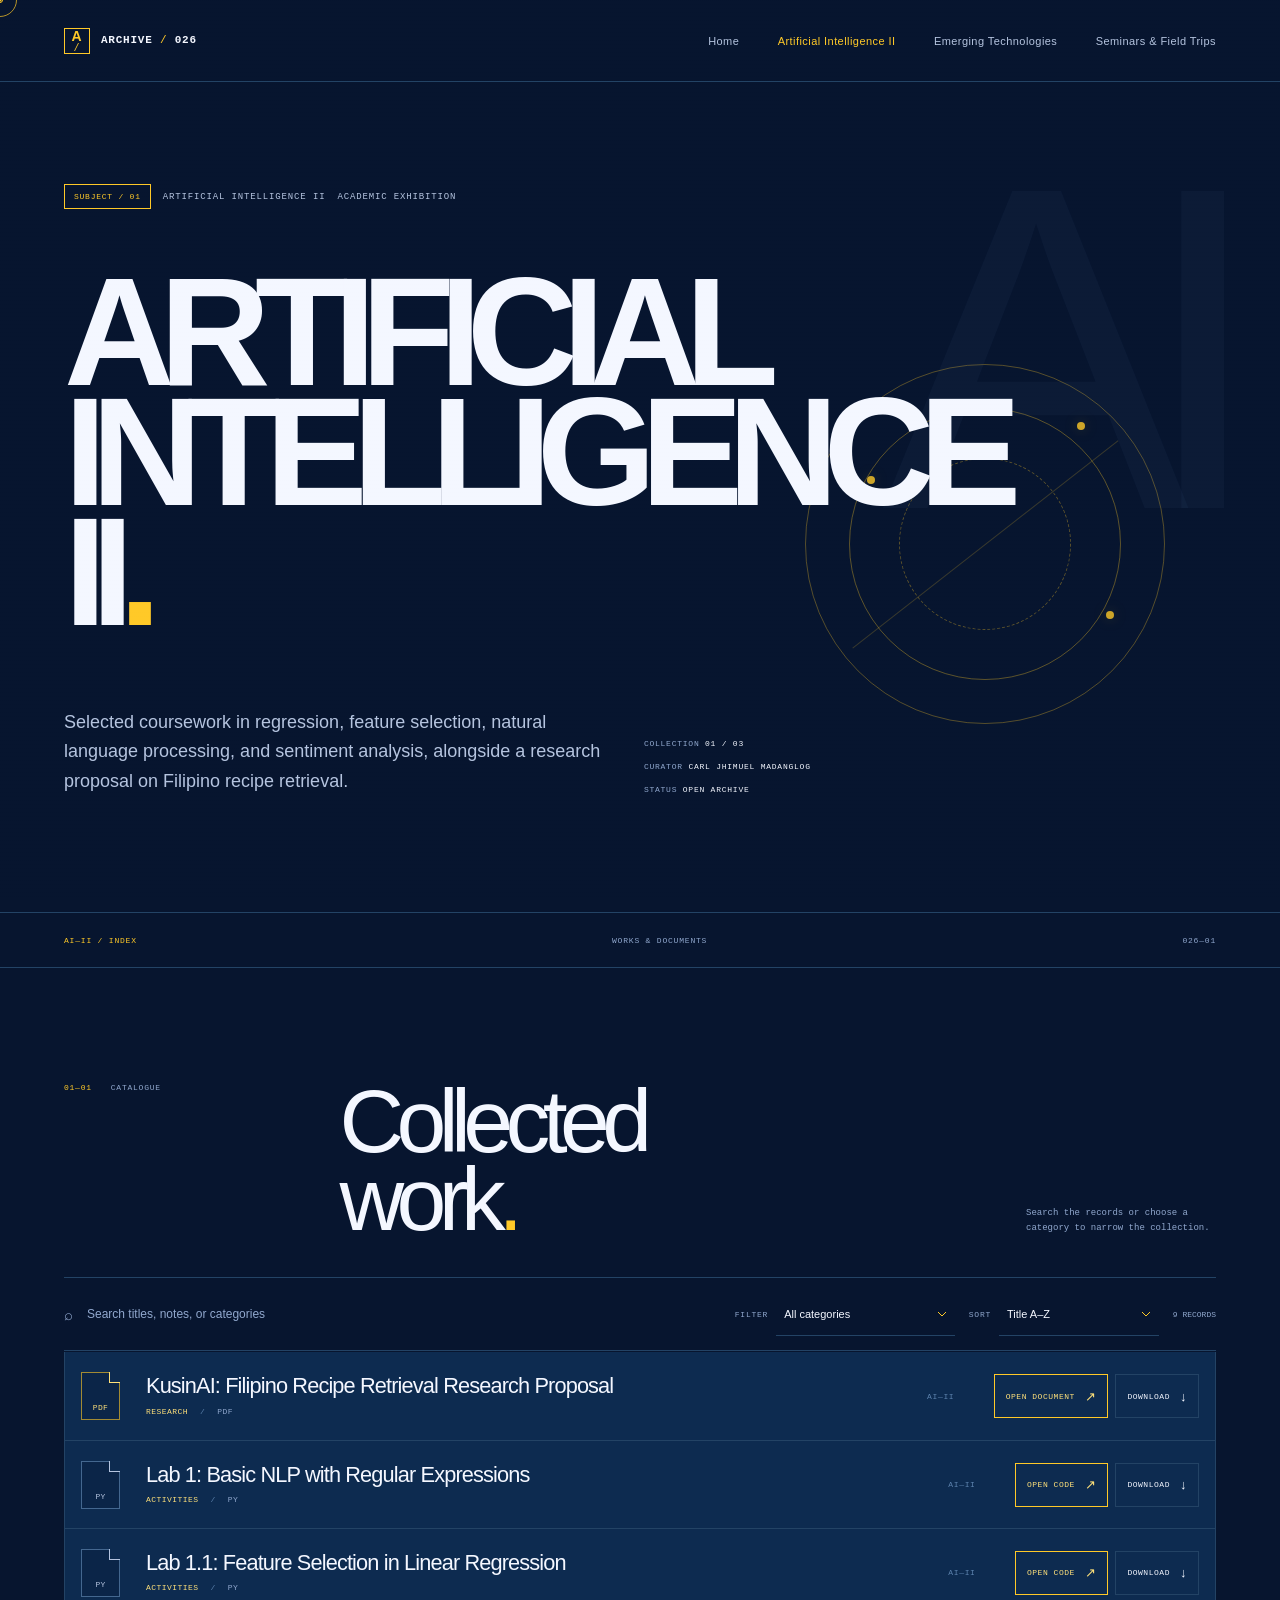
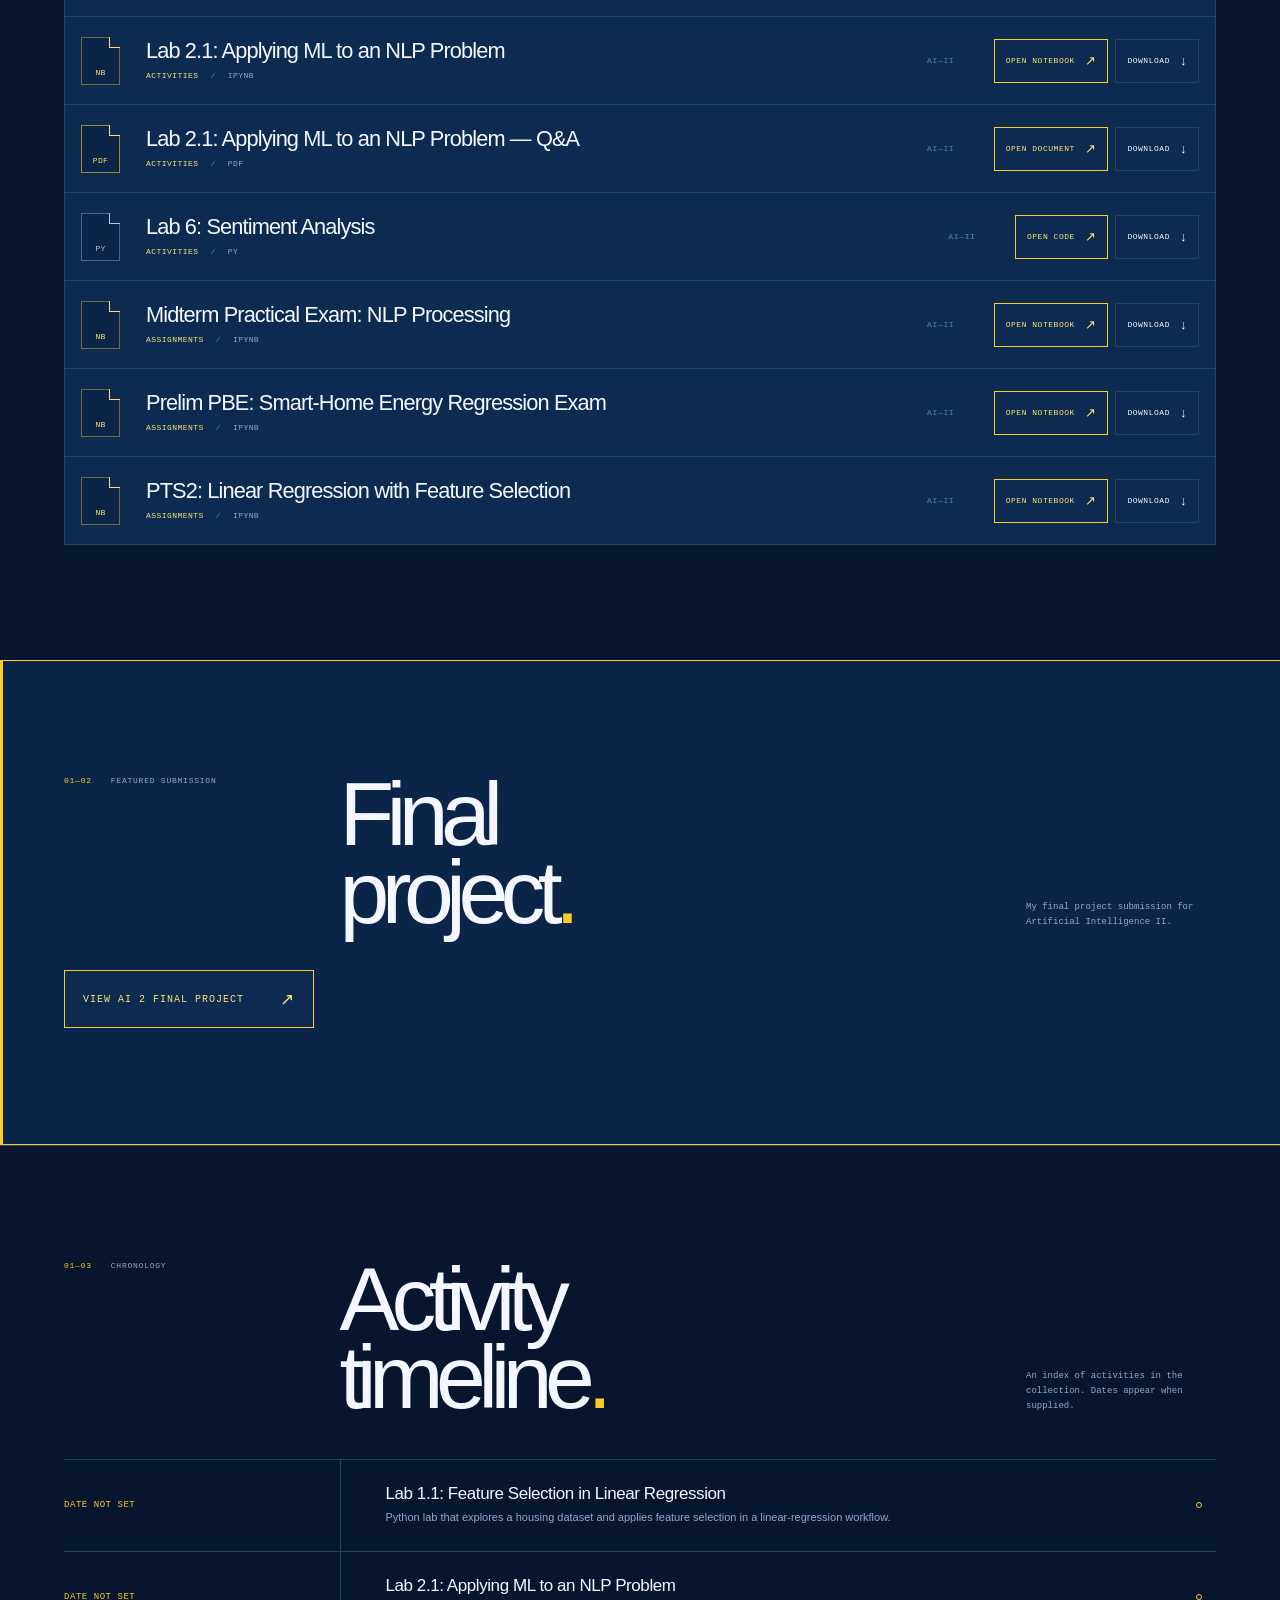
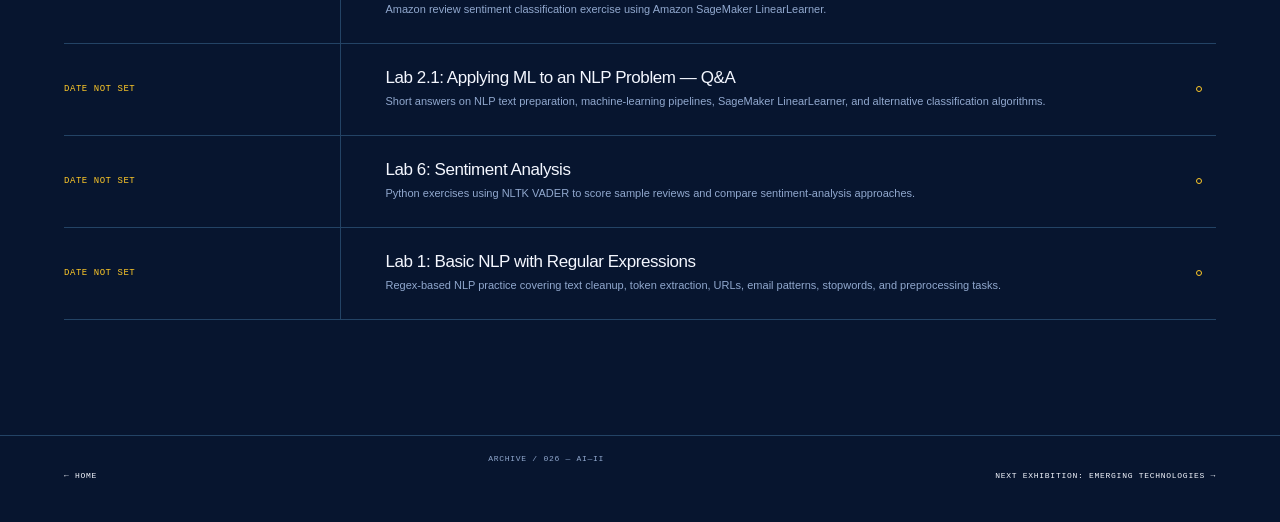
==== subjects/artificial-intelligence-ii/index.html @ 5746d324 "Update ARCHIVE 026 e-portfolio." ====
<!doctype html>
<html lang="en">
<head>
  <meta charset="utf-8">
  <meta name="viewport" content="width=device-width, initial-scale=1">
  <meta name="theme-color" content="#07152F">
  <meta name="description" content="The Artificial Intelligence II exhibition in ARCHIVE / 026, the academic archive of Carl Jhimuel Madanglog.">
  <title>Artificial Intelligence II — ARCHIVE / 026</title>
  <link rel="stylesheet" href="../../styles/archive.css">
  <script src="../../scripts/works.js" defer></script>
  <script src="../../scripts/archive.js" defer></script>
</head>
<body class="subject-page" data-subject="ai">
  <a class="skip-link" href="#main">Skip to content</a>
  <header class="site-header subject-header">
    <a class="brand" href="../../" aria-label="Archive 026 home"><span class="brand-mark">A<span>/</span></span><span>ARCHIVE <b>/</b> 026</span></a>
    <nav class="main-nav" id="main-nav" aria-label="Main navigation">
      <a href="../../">Home</a>
      <a href="../artificial-intelligence-ii/" aria-current="page">Artificial Intelligence II</a>
      <a href="../emerging-technologies/">Emerging Technologies</a>
      <a href="../seminars-field-trips/">Seminars &amp; Field Trips</a>
    </nav>
    <button class="menu-toggle" aria-expanded="false" aria-controls="main-nav" aria-label="Open navigation"><span></span><span></span></button>
  </header>
  <main id="main">
    <section class="subject-hero" data-mark="AI" aria-labelledby="subject-title">
      <div class="subject-mark ai-mark" aria-hidden="true"><i></i><b></b><em></em><span></span></div>
      <div class="subject-overline"><span class="subject-code">SUBJECT / 01</span><span>ARTIFICIAL INTELLIGENCE II</span><span>ACADEMIC EXHIBITION</span></div>
      <h1 class="subject-title" id="subject-title"><span>ARTIFICIAL</span><span class="title-secondary">INTELLIGENCE</span><span>II<span class="period">.</span></span></h1>
      <div class="subject-deck">
        <p>Selected coursework in regression, feature selection, natural language processing, and sentiment analysis, alongside a research proposal on Filipino recipe retrieval.</p>
        <div class="subject-metadata"><span>COLLECTION <strong>01 / 03</strong></span><span>CURATOR <strong>CARL JHIMUEL MADANGLOG</strong></span><span>STATUS <strong>OPEN ARCHIVE</strong></span></div>
      </div>
    </section>
    <div class="subject-rule"><span class="rule-left">AI—II / INDEX</span><span>WORKS &amp; DOCUMENTS</span><span>026—01</span></div>

    <section class="subject-section" aria-labelledby="works-heading">
      <div class="subject-section-head">
        <div class="section-index"><span>01—01</span><span>CATALOGUE</span></div>
        <h2 id="works-heading">Collected<br>work<span class="period">.</span></h2>
        <p>Search the records or choose a category to narrow the collection.</p>
      </div>
      <div class="work-controls">
        <label class="search-wrap" for="work-search"><span aria-hidden="true">⌕</span><span class="sr-only">Search academic works</span><input id="work-search" type="search" placeholder="Search titles, notes, or categories" autocomplete="off"></label>
        <label class="category-wrap" for="category-filter"><span class="filter-label">FILTER</span><select id="category-filter"><option value="all">All categories</option><option>Activities</option><option>Assignments</option><option>Projects</option><option>Research</option><option>Presentations</option><option>Other</option></select></label>
        <label class="sort-wrap" for="work-sort"><span class="filter-label">SORT</span><select id="work-sort"><option value="title-asc">Title A–Z</option><option value="date-desc">Newest first</option><option value="date-asc">Oldest first</option></select></label>
        <span class="result-count" id="result-count" aria-live="polite">0 RECORDS</span>
      </div>
      <div class="document-list" id="document-list" aria-live="polite"></div>
      <div class="empty-state" id="empty-state" data-empty="collection">
        <div class="empty-art" aria-hidden="true">AI</div>
        <div class="empty-copy"><span class="empty-code">CATALOGUE / 00</span><h3>No files in this collection yet.</h3><p>When academic files are added, they will appear here with searchable details and available reading options.</p><span class="form-hint">SEARCH &amp; CATEGORY FILTERS ARE READY</span></div>
      </div>
    </section>

    <section class="subject-section final-project-section" aria-labelledby="final-project-heading">
      <div class="subject-section-head">
        <div class="section-index"><span>01—02</span><span>FEATURED SUBMISSION</span></div>
        <h2 id="final-project-heading">Final<br>project<span class="period">.</span></h2>
        <p>My final project submission for Artificial Intelligence II.</p>
      </div>
      <a class="final-project-link" href="https://drive.google.com/drive/folders/1d4KUh-MssNyO8llEbsCdc1nxawv3Ww-D?usp=drive_link" target="_blank" rel="noopener noreferrer">VIEW AI 2 FINAL PROJECT <span aria-hidden="true">↗</span></a>
    </section>

    <section class="subject-section timeline-section" aria-labelledby="timeline-heading">
      <div class="subject-section-head">
        <div class="section-index"><span>01—03</span><span>CHRONOLOGY</span></div>
        <h2 id="timeline-heading">Activity<br>timeline<span class="period">.</span></h2>
        <p>An index of activities in the collection. Dates appear when supplied.</p>
      </div>
      <div class="timeline-list" id="timeline-list"><div class="timeline-empty">No activities have been added yet. New dated entries will be listed here.</div></div>
    </section>
  </main>
  <footer class="subject-end"><a href="../../">← HOME</a><span>ARCHIVE / 026 — AI—II</span><a href="../emerging-technologies/">NEXT EXHIBITION: EMERGING TECHNOLOGIES →</a></footer>
  <dialog class="pdf-dialog" id="pdf-dialog" aria-labelledby="pdf-dialog-title">
    <div class="pdf-viewer-shell">
      <div class="pdf-dialog-head"><h2 class="pdf-dialog-title" id="pdf-dialog-title">DOCUMENT PREVIEW</h2><a class="pdf-download" id="pdf-download" href="#" download hidden>DOWNLOAD ORIGINAL ↓</a><button class="pdf-dialog-close" type="button" aria-label="Close document preview">×</button></div>
      <div class="pdf-toolbar" role="toolbar" aria-label="Document reader controls">
        <div class="pdf-tool-group pdf-page-controls"><button id="pdf-previous" type="button" aria-label="Previous page" disabled>←</button><output id="pdf-page-count" aria-label="Current page and total pages" aria-live="polite">— / —</output><button id="pdf-next" type="button" aria-label="Next page" disabled>→</button></div>
        <div class="pdf-search-group" role="search" aria-label="Search document text"><label class="sr-only" for="pdf-search">Search this document</label><input id="pdf-search" type="search" placeholder="Search this PDF" autocomplete="off"><button id="pdf-search-run" type="button">FIND</button><button id="pdf-search-prev" type="button" aria-label="Previous search result" disabled>↑</button><button id="pdf-search-next" type="button" aria-label="Next search result" disabled>↓</button><output id="pdf-search-count" aria-live="polite">SEARCH TEXT</output></div>
        <div class="pdf-tool-group pdf-zoom-controls"><button id="pdf-zoom-out" type="button" aria-label="Zoom out" disabled>−</button><output id="pdf-zoom-level">100%</output><button id="pdf-zoom-in" type="button" aria-label="Zoom in" disabled>+</button><button id="pdf-fit-width" type="button" disabled>FIT WIDTH</button><button id="pdf-fullscreen" type="button">FULLSCREEN</button></div>
      </div>
      <div class="pdf-viewer-body" id="pdf-viewer-body">
        <p class="pdf-viewer-status" id="pdf-viewer-status" role="status">Choose a PDF to preview it here.</p>
        <div class="pdf-page-stack" id="pdf-page-stack" hidden></div>
        <img class="pdf-image-preview" id="pdf-image-preview" alt="" hidden>
        <div class="source-preview" id="source-preview" hidden aria-label="Source file preview"></div>
        <div class="pdf-viewer-error" id="pdf-viewer-error" role="alert" hidden><p id="pdf-error-message">This file could not be previewed.</p><a id="pdf-fallback-link" href="#" target="_blank" rel="noopener noreferrer">Open original file</a></div>
      </div>
    </div>
  </dialog>
  <div class="cursor-orb" aria-hidden="true"><span></span></div>
</body>
</html>
---- styles/archive.css ----
@charset "utf-8";
:root {
  color-scheme: dark;
  --bg: #07152F;
  --bg-rgb: 7, 21, 47;
  --surface: #0B2548;
  --panel: #0D2B50;
  --panel-raised: #123B82;
  --paper: #F4F7FF;
  --paper-rgb: 244, 247, 255;
  --gold: #FFC928;
  --gold-rgb: 255, 201, 40;
  --gold-highlight: #FFE17A;
  --muted: #B5C4DF;
  --muted-rgb: 181, 196, 223;
  --quiet: #91A8CE;
  --steel: #5D83AE;
  --steel-rgb: 93, 131, 174;
  --blue-rgb: 6, 71, 255;
  --line: #234365;
  --line-soft: rgba(var(--paper-rgb), .13);
  --blue: #0647FF;
  --sans: "Helvetica Neue", Helvetica, Arial, sans-serif;
  --mono: "SFMono-Regular", Consolas, "Liberation Mono", monospace;
  --gutter: clamp(20px, 5vw, 78px);
  --measure: 1440px;
  font-family: var(--sans);
  background: var(--bg);
  color: var(--paper);
  scroll-behavior: smooth;
  scrollbar-color: var(--line) var(--bg);
}
* { box-sizing: border-box; }
html { min-width: 320px; background: var(--bg); }
body { margin: 0; min-width: 320px; background: var(--bg); color: var(--paper); font-family: var(--sans); -webkit-font-smoothing: antialiased; }
body::before { content: ""; position: fixed; z-index: 20; inset: 0; pointer-events: none; opacity: .11; background: repeating-linear-gradient(0deg, transparent 0 3px, rgba(var(--steel-rgb),.035) 3px 4px); }
a { color: inherit; text-decoration: none; }
button, input, select { font: inherit; }
button, a, input, select { -webkit-tap-highlight-color: transparent; }
button:focus-visible, a:focus-visible, input:focus-visible, select:focus-visible, summary:focus-visible { outline: 2px solid var(--gold); outline-offset: 5px; }
::selection { color: var(--bg); background: var(--gold); }
.skip-link { position: fixed; z-index: 100; top: 8px; left: 8px; padding: 12px 16px; background: var(--gold); color: var(--bg); transform: translateY(-150%); }
.skip-link:focus { transform: translateY(0); }
.sr-only { position: absolute; width: 1px; height: 1px; padding: 0; margin: -1px; overflow: hidden; clip: rect(0,0,0,0); white-space: nowrap; border: 0; }
.page-grain { position: fixed; inset: 0; pointer-events: none; z-index: 19; opacity: .035; background-image: url("data:image/svg+xml,%3Csvg viewBox='0 0 180 180' xmlns='http://www.w3.org/2000/svg'%3E%3Cfilter id='n'%3E%3CfeTurbulence type='fractalNoise' baseFrequency='.88' numOctaves='3' stitchTiles='stitch'/%3E%3C/filter%3E%3Crect width='100%25' height='100%25' filter='url(%23n)' opacity='.32'/%3E%3C/svg%3E"); }
.site-header, .site-footer { width: min(100%, var(--measure)); margin-inline: auto; padding-inline: var(--gutter); }
.site-header { min-height: 82px; display: flex; align-items: center; justify-content: space-between; border-bottom: 1px solid var(--line); position: relative; z-index: 30; }
.brand { display: inline-flex; align-items: center; gap: 11px; font: 700 11px/1 var(--mono); letter-spacing: .07em; white-space: nowrap; }
.brand > span:last-child b { color: var(--gold); font-weight: 400; }
.brand-mark { display: grid; place-items: center; width: 26px; height: 26px; border: 1px solid var(--gold); color: var(--gold); font: 600 14px/1 var(--sans); }
.brand-mark span { font: 10px var(--mono); }
.main-nav { display: flex; align-items: center; gap: clamp(18px, 3vw, 44px); }
.main-nav a { min-height: 44px; display: inline-flex; align-items: center; gap: 8px; color: var(--muted); font-size: 11px; letter-spacing: .04em; transition: color .2s ease; }
.main-nav a:hover, .main-nav a[aria-current="page"] { color: var(--paper); }
.main-nav a span { color: var(--gold); font: 9px var(--mono); }
.menu-toggle { display: none; }
.home-hero { width: min(100%, var(--measure)); min-height: min(800px, calc(100svh - 82px)); margin-inline: auto; padding: clamp(42px, 8vh, 90px) var(--gutter) 68px; display: grid; grid-template-columns: minmax(0, 1.16fr) minmax(330px, .84fr); align-items: center; position: relative; overflow: hidden; }
.hero-copy { position: relative; z-index: 2; padding-block: 12px; }
.eyebrow, .section-index, .meta-key, .portal-topline, .portal-kicker, .portal-enter, .art-label, .art-coordinate, .scroll-cue, .graphic-readout, .closing-band, .site-footer > span, .back-top, .subject-overline, .subject-code, .subject-metadata, .collection-label, .timeline-kicker, .subject-number, .filter-label, .empty-code, .form-hint { font-family: var(--mono); text-transform: uppercase; letter-spacing: .095em; }
.eyebrow { margin: 0 0 clamp(30px, 5vw, 58px); color: var(--muted); font-size: 10px; display: flex; align-items: center; gap: 11px; }
.status-dot { display: inline-block; width: 6px; height: 6px; border-radius: 50%; background: var(--gold); box-shadow: 0 0 12px rgba(var(--gold-rgb),.25); }
.eyebrow-index { margin-left: 10px; padding-left: 13px; border-left: 1px solid var(--line); color: var(--quiet); }
.hero-title { margin: 0; font-size: clamp(58px, 9.2vw, 142px); line-height: .84; font-weight: 600; letter-spacing: -.092em; }
.hero-title > span { display: block; width: max-content; max-width: 100%; white-space: nowrap; animation: title-in .8s both cubic-bezier(.2,.8,.2,1); }
.hero-title > span:nth-child(2) { animation-delay: .1s; }
.hero-title > span:nth-child(3) { animation-delay: .2s; }
.period { color: var(--gold); }
.hero-caption { display: flex; align-items: flex-start; gap: 16px; margin: clamp(36px, 5vh, 58px) 0 0 clamp(2px, .5vw, 10px); }
.caption-rule { width: 33px; height: 1px; margin-top: 8px; background: var(--gold); }
.hero-caption p { margin: 0; color: var(--muted); font: 12px/1.7 var(--mono); }
.hero-art { position: relative; width: min(100%, 545px); aspect-ratio: .94; justify-self: end; margin-right: 1%; border: 1px solid rgba(var(--steel-rgb),.25); background-image: linear-gradient(rgba(var(--steel-rgb),.15) 1px, transparent 1px), linear-gradient(90deg, rgba(var(--steel-rgb),.15) 1px, transparent 1px); background-size: 48px 48px; overflow: hidden; isolation: isolate; }
.hero-art::before, .hero-art::after { content: ""; position: absolute; z-index: -1; width: 16px; height: 16px; border-color: var(--gold); opacity: .7; }
.hero-art::before { top: -1px; left: -1px; border-top: 1px solid; border-left: 1px solid; }
.hero-art::after { right: -1px; bottom: -1px; border-right: 1px solid; border-bottom: 1px solid; }
.sculpture { position: absolute; inset: 4% 2%; width: 96%; height: 92%; overflow: visible; animation: sculpture-arrive 1.25s .1s both cubic-bezier(.2,.75,.2,1); }
.sculpture-orbit { stroke: rgba(var(--gold-rgb),.32); stroke-width: .75; stroke-dasharray: 3 6; transform-origin: 310px 330px; animation: orbit-turn 40s linear infinite; }
.sculpture-wire { stroke: rgba(var(--paper-rgb),.67); stroke-width: 1.15; }
.sculpture-fine { stroke: rgba(var(--gold-rgb),.24); stroke-width: .7; }
.sculpture-fine circle { fill: var(--gold); stroke: none; }
.sculpture-core { fill: rgba(var(--gold-rgb),.045); stroke: var(--gold); stroke-width: 1.3; animation: core-breathe 5s ease-in-out infinite; }
.sculpture-node { fill: var(--gold); filter: drop-shadow(0 0 7px rgba(var(--gold-rgb),.7)); }
.art-label { position: absolute; z-index: 1; left: 18px; right: 18px; color: var(--paper); font-size: 8px; }
.art-label span { color: var(--quiet); }
.art-label-top { top: 17px; display: flex; justify-content: space-between; }
.art-label-bottom { bottom: 17px; }
.art-cross { float: right; font-size: 15px; color: var(--gold) !important; }
.art-coordinate { position: absolute; color: var(--quiet); font-size: 7px; writing-mode: vertical-rl; }
.coordinate-a { top: 50%; left: 8px; transform: translateY(-50%) rotate(180deg); }
.coordinate-b { top: 50%; right: 8px; transform: translateY(-50%); }
.art-target { position: absolute; right: 22px; top: 55px; color: var(--gold); font-size: 16px; }
.scroll-cue { position: absolute; left: var(--gutter); bottom: 25px; display: flex; align-items: center; gap: 13px; color: var(--quiet); font-size: 8px; }
.scroll-cue i { color: var(--gold); font-size: 16px; font-style: normal; animation: nudge-down 1.5s ease-in-out infinite; }
.section-pad { width: min(100%, var(--measure)); margin-inline: auto; padding-inline: var(--gutter); }
.archive-meta { padding-top: 25px; padding-bottom: clamp(84px, 12vw, 170px); }
.section-index { display: flex; align-items: center; gap: 19px; color: var(--quiet); font-size: 8px; }
.section-index span:first-child { color: var(--gold); }
.meta-grid { margin-top: 26px; border-top: 1px solid var(--line); display: grid; grid-template-columns: 1fr 1.5fr 1.4fr .6fr; }
.meta-cell { min-height: 112px; display: flex; flex-direction: column; justify-content: space-between; padding: 17px 16px 15px 0; border-bottom: 1px solid var(--line); }
.meta-cell + .meta-cell { padding-left: 22px; border-left: 1px solid var(--line); }
.meta-key { color: var(--quiet); font-size: 8px; }
.meta-value { color: var(--paper); font-size: 12px; line-height: 1.35; letter-spacing: .035em; }
.meta-number { color: var(--gold); font: 32px/.9 var(--sans); letter-spacing: -.08em; }
.collections { padding-bottom: clamp(72px, 11vw, 150px); }
.section-heading { display: grid; grid-template-columns: 1fr minmax(180px, 1fr) minmax(170px, .65fr); gap: 28px; align-items: end; margin-bottom: 52px; }
.section-heading .section-index { align-self: start; }
.section-heading h2 { margin: 0; font-size: clamp(42px, 6vw, 80px); line-height: .93; font-weight: 500; letter-spacing: -.07em; }
.section-heading h2 span { color: var(--quiet); }
.heading-note { max-width: 180px; margin: 0 0 5px; justify-self: end; color: var(--muted); font: 10px/1.65 var(--mono); }
.portal-list { display: grid; grid-template-columns: 1fr 1fr; border-top: 1px solid var(--line); border-bottom: 1px solid var(--line); }
.portal { min-height: 495px; display: block; position: relative; isolation: isolate; padding: 18px clamp(20px, 3vw, 42px); overflow: hidden; background-color: var(--panel); transition: background-color .25s ease, box-shadow .25s ease; }
.portal + .portal { border-left: 1px solid var(--line); }
.portal:hover { background-color: var(--panel-raised); box-shadow: inset 0 0 0 1px rgba(var(--gold-rgb),.55); }
.portal-topline { display: flex; justify-content: space-between; gap: 15px; color: var(--quiet); font-size: 8px; }
.portal-copy { position: relative; z-index: 2; margin-top: 54px; }
.portal-kicker { margin: 0 0 14px; color: var(--quiet); font-size: 8px; }
.portal h3 { margin: 0; font-size: clamp(34px, 4.2vw, 63px); line-height: .91; letter-spacing: -.072em; font-weight: 550; }
.portal-ai h3 { color: var(--paper); }
.portal-ai h3 em { color: var(--gold); font-size: .72em; font-weight: 400; font-style: normal; }
.portal-enter { display: inline-flex; min-height: 44px; gap: 14px; align-items: center; margin-top: 24px; color: var(--gold); font-size: 8px; }
.portal-enter b { display: inline-grid; place-items: center; width: 23px; height: 23px; border: 1px solid rgba(var(--gold-rgb),.55); border-radius: 50%; font: 12px var(--sans); transition: transform .2s ease, color .2s ease, background .2s ease; }
.portal:hover .portal-enter b { transform: translate(3px,-2px); color: var(--bg); background: var(--gold); }
.portal-index { position: absolute; right: 20px; bottom: 14px; z-index: 2; color: rgba(var(--muted-rgb),.25); font: 10px var(--mono); }
.portal-graphic { position: absolute; z-index: 0; right: 5%; bottom: -3%; width: 57%; height: 67%; opacity: .84; transition: transform .5s cubic-bezier(.2,.8,.2,1), opacity .4s ease; }
.portal:hover .portal-graphic { transform: translate(-5px,-5px) scale(1.035); opacity: 1; filter: drop-shadow(0 0 18px rgba(var(--blue-rgb),.22)); }
.ai-graphic svg { width: 100%; height: 100%; overflow: visible; }
.ai-graph-lines { stroke: rgba(var(--gold-rgb),.54); stroke-width: 1; }
.ai-graph-nodes { fill: var(--gold); }
.ai-orbit { stroke: rgba(var(--blue-rgb),.72); stroke-width: .7; stroke-dasharray: 3 7; transform-origin: 189px 164px; animation: orbit-turn 36s linear infinite; }
.graphic-readout { position: absolute; right: 0; bottom: 4px; color: var(--quiet); font-size: 7px; }
.emerging-graphic { width: 50%; height: 74%; right: 8%; bottom: -5%; overflow: hidden; border-left: 1px solid rgba(var(--steel-rgb),.42); border-bottom: 1px solid rgba(var(--steel-rgb),.42); }
.tech-grid { position: absolute; inset: 0; background-image: linear-gradient(rgba(var(--steel-rgb),.23) 1px, transparent 1px), linear-gradient(90deg, rgba(var(--steel-rgb),.23) 1px, transparent 1px); background-size: 24px 24px; mask-image: linear-gradient(140deg, #000, transparent 82%); }
.tech-ring { position: absolute; top: 49%; left: 53%; aspect-ratio: 1; border: 1px solid rgba(var(--muted-rgb),.48); border-radius: 50%; transform: translate(-50%,-50%); }
.ring-a { width: 48%; border-style: dashed; border-color: var(--gold); animation: orbit-turn 50s linear infinite; }
.ring-b { width: 74%; border-color: rgba(var(--steel-rgb),.5); }
.ring-c { width: 102%; border-color: rgba(var(--steel-rgb),.36); border-style: dashed; }
.tech-axis { position: absolute; left: 53%; top: 0; width: 1px; height: 100%; background: var(--blue); opacity: .58; transform: rotate(35deg); transform-origin: center; }
.tech-core { position: absolute; top: 49%; left: 53%; transform: translate(-50%,-50%); width: 68px; height: 68px; display: grid; place-content: center; border: 1px solid var(--gold); background: var(--bg); color: var(--gold); text-align: center; font: 12px/1.1 var(--mono); }
.tech-core small { color: var(--quiet); font-size: 8px; }
.tech-label { position: absolute; color: var(--muted); font: 7px var(--mono); letter-spacing: .08em; }
.label-a { left: 12px; top: 42%; }
.label-b { right: 9px; top: 10px; color: var(--gold); }
.tech-coord { position: absolute; left: 12px; bottom: 9px; color: var(--quiet); font: 7px/1.7 var(--mono); }
.closing-band { min-height: 54px; border-top: 1px solid var(--line); border-bottom: 1px solid var(--line); display: flex; justify-content: space-between; align-items: center; padding: 0 var(--gutter); color: var(--quiet); font-size: 8px; }
.closing-band b { color: var(--gold); font-size: 13px; font-weight: 400; }
.site-footer { min-height: 100px; display: flex; justify-content: space-between; align-items: center; gap: 20px; }
.site-footer > span, .back-top { color: var(--quiet); font-size: 8px; }
.back-top { min-height: 44px; display: inline-flex; align-items: center; transition: color .2s; }
.back-top:hover { color: var(--gold); }
.cursor-orb { position: fixed; z-index: 100; top: 0; left: 0; width: 32px; height: 32px; pointer-events: none; opacity: 0; transform: translate(-50%,-50%); transition: opacity .18s; }
body.has-pointer .cursor-orb { opacity: 1; }
.cursor-orb::before, .cursor-orb::after, .cursor-orb span { content: ""; position: absolute; left: 50%; top: 50%; transform: translate(-50%,-50%); border-radius: 50%; }
.cursor-orb::before { width: 100%; height: 100%; border: 1px solid rgba(var(--gold-rgb),.7); transition: width .18s,height .18s,background .18s; }
.cursor-orb::after { width: 3px; height: 3px; background: var(--gold); }
.cursor-orb span { width: 6px; height: 6px; border: 1px solid var(--gold); }
body.pointer-over-link .cursor-orb::before { width: 23px; height: 23px; background: rgba(var(--gold-rgb),.12); }
.reveal { opacity: 1; transform: none; }
.js-ready .reveal { opacity: 0; transform: translateY(18px); transition: opacity .7s ease, transform .7s cubic-bezier(.2,.8,.2,1); }
.js-ready .reveal.is-visible { opacity: 1; transform: translateY(0); }
@keyframes title-in { from { opacity: 0; transform: translateY(22px); } to { opacity: 1; transform: translateY(0); } }
@keyframes sculpture-arrive { from { opacity: 0; transform: scale(.94) rotate(-3deg); } to { opacity: 1; transform: scale(1) rotate(0); } }
@keyframes orbit-turn { to { transform: rotate(360deg); } }
@keyframes core-breathe { 0%,100% { fill: rgba(var(--gold-rgb),.03); } 50% { fill: rgba(var(--gold-rgb),.13); } }
@keyframes nudge-down { 0%,100% { transform: translateY(-2px); } 50% { transform: translateY(3px); } }

/* Direct-to-subject home */
.home-page { min-height: 100vh; min-height: 100svh; display: flex; flex-direction: column; }
.home-page .site-header { width: 100%; min-height: 70px; border-bottom: 0; }
.home-header-note { color: var(--quiet); font: 8px var(--mono); letter-spacing: .1em; }
.home-header-note i { padding-inline: 5px; color: var(--gold); font-style: normal; }
.home-main { flex: 1; display: grid; place-items: center; padding: 28px var(--gutter) 34px; }
.home-select { width: min(100%, 1290px); }
.home-heading { margin-bottom: clamp(24px, 4vh, 42px); }
.home-heading .eyebrow { margin-bottom: 17px; font-size: 8px; }
.home-heading h1 { margin: 0; font-size: clamp(42px, 5.6vw, 70px); line-height: .95; font-weight: 500; letter-spacing: -.075em; }
.home-heading h1 .heading-secondary { color: var(--paper); }
.home-heading h1 .period { color: var(--gold); }
.collection-list { border-top: 1px solid var(--line); }
.collection-row { min-height: 110px; padding: 15px 10px 15px 4px; display: grid; grid-template-columns: 48px minmax(0,1fr) 42px; align-items: center; gap: clamp(16px, 2.7vw, 38px); border-bottom: 1px solid var(--line); transition: background-color .2s ease, padding .2s ease; }
.collection-row:hover { padding-left: 13px; background: rgba(13,43,80,.46); }
.collection-number { color: var(--gold); font: 10px var(--mono); letter-spacing: .09em; }
.collection-copy { min-width: 0; display: grid; grid-template-columns: minmax(0,1.1fr) minmax(220px,.78fr); align-items: center; gap: 20px clamp(20px,3vw,42px); }
.collection-copy h2 { margin: 0; color: var(--paper); font-size: clamp(24px, 3vw, 38px); line-height: 1; font-weight: 500; letter-spacing: -.065em; }
.collection-copy p { max-width: 430px; margin: 0; color: var(--muted); font-size: 12px; line-height: 1.65; }
.collection-arrow { width: 38px; height: 38px; justify-self: end; display: grid; place-items: center; border: 1px solid var(--line); color: var(--muted); font: 17px var(--sans); transition: transform .2s ease, border-color .2s ease, color .2s ease, background-color .2s ease; }
.collection-row:hover .collection-arrow, .collection-row:focus-visible .collection-arrow { transform: translateX(4px); border-color: var(--gold); background: rgba(var(--gold-rgb),.06); color: var(--gold-highlight); }
.collection-row:focus-visible { outline-offset: -3px; }
.collection-detail { display: none; grid-template-columns: minmax(0,.8fr) minmax(0,1fr); align-items: start; gap: 14px 28px; margin-top: clamp(28px,5vh,48px); padding: 22px 0 8px; border-top: 1px solid var(--line); }
.collection-detail:target { display: grid; }
.collection-detail:focus { outline: 2px solid var(--gold); outline-offset: 5px; }
.collection-detail-index { grid-column: 1/-1; color: var(--gold); font: 8px var(--mono); letter-spacing: .1em; }
.collection-detail h2 { margin: 0; color: var(--paper); font-size: clamp(24px,3vw,38px); line-height: 1; font-weight: 500; letter-spacing: -.065em; }
.collection-detail p { max-width: 430px; margin: 0; color: var(--muted); font-size: 12px; line-height: 1.65; }
.home-footer { width: min(100%, 1440px); min-height: 50px; margin-inline: auto; padding: 0 var(--gutter); display: flex; align-items: center; justify-content: space-between; border-top: 1px solid var(--line); color: var(--quiet); font: 8px var(--mono); letter-spacing: .09em; }

/* Subject exhibitions */
.subject-page { --subject-accent: var(--gold); }
.subject-page[data-subject="emerging"] { --subject-accent: var(--gold-highlight); }
.subject-page .main-nav a[aria-current="page"] { color: var(--subject-accent); }
.subject-header { border-bottom-color: var(--line); }
.subject-header .brand-mark { border-color: var(--subject-accent); color: var(--subject-accent); }
.subject-hero { width: min(100%, var(--measure)); margin: 0 auto; padding: clamp(45px, 8vw, 112px) var(--gutter) clamp(56px, 9vw, 125px); position: relative; overflow: hidden; }
.subject-hero::after { content: attr(data-mark); position: absolute; top: 10%; right: var(--gutter); color: rgba(var(--steel-rgb),.055); font: 500 clamp(200px, 36vw, 510px)/.8 var(--sans); letter-spacing: -.11em; pointer-events: none; }
.subject-overline { position: relative; z-index: 1; display: flex; flex-wrap: wrap; gap: 12px; align-items: center; color: var(--muted); font-size: 9px; }
.subject-code { padding: 7px 9px; border: 1px solid var(--subject-accent); color: var(--subject-accent); font-size: 8px; }
.subject-title { position: relative; z-index: 1; margin: clamp(30px, 5vw, 65px) 0 0; max-width: 1200px; font-size: clamp(63px, 12vw, 174px); line-height: .78; font-weight: 550; letter-spacing: -.1em; }
.subject-title > span { display: block; }
.subject-title .title-secondary { color: var(--paper); }
.subject-deck { position: relative; z-index: 1; max-width: 810px; display: grid; grid-template-columns: 1fr minmax(190px, .42fr); gap: 32px; align-items: end; margin-top: clamp(35px, 6vw, 75px); }
.subject-deck p { max-width: 560px; margin: 0; color: var(--muted); font-size: clamp(14px, 1.5vw, 18px); line-height: 1.65; }
.subject-metadata { display: flex; flex-direction: column; gap: 10px; color: var(--quiet); font-size: 8px; line-height: 1.6; }
.subject-metadata strong { color: var(--paper); font-weight: 400; }
.subject-mark { position: absolute; z-index: 0; right: 9%; top: 34%; width: 30vw; height: 30vw; max-width: 360px; max-height: 360px; pointer-events: none; opacity: .8; }
.ai-mark { border: 1px solid rgba(var(--gold-rgb),.4); border-radius: 50%; }
.ai-mark::before, .ai-mark::after { content: ""; position: absolute; border: 1px solid rgba(var(--gold-rgb),.43); inset: 12%; border-radius: 50%; }
.ai-mark::after { inset: 26%; border-style: dashed; animation: orbit-turn 42s linear infinite; }
.ai-mark i, .ai-mark b, .ai-mark em { position: absolute; display: block; width: 8px; height: 8px; background: var(--gold); border-radius: 50%; box-shadow: 0 0 14px rgba(var(--gold-rgb),.25); }
.ai-mark i { left: 17%; top: 31%; }.ai-mark b { right: 22%; top: 16%; }.ai-mark em { right: 14%; bottom: 29%; }
.ai-mark span { position: absolute; top: 50%; left: 3%; width: 94%; height: 1px; background: rgba(var(--gold-rgb),.25); transform: rotate(-38deg); }
.et-mark { opacity: .82; border: 1px solid var(--steel); background-image: linear-gradient(rgba(var(--steel-rgb),.27) 1px, transparent 1px),linear-gradient(90deg,rgba(var(--steel-rgb),.27) 1px,transparent 1px); background-size: 24px 24px; transform: rotate(15deg); }
.et-mark::before, .et-mark::after { content: ""; position: absolute; border: 1px solid rgba(var(--steel-rgb),.62); border-radius: 50%; width: 66%; aspect-ratio: 1; left: 16%; top: 17%; }
.et-mark::after { width: 39%; left: 29%; top: 30%; border-style: dashed; border-color: var(--gold-highlight); }
.et-mark span { position: absolute; z-index: 1; top: 46%; left: 45%; width: 10px; height: 10px; background: var(--paper); }
.seminars-mark { border: 1px solid rgba(var(--steel-rgb),.62); background-image: linear-gradient(rgba(var(--steel-rgb),.16) 1px, transparent 1px),linear-gradient(90deg,rgba(var(--steel-rgb),.16) 1px,transparent 1px); background-size: 28px 28px; transform: rotate(-8deg); }
.seminars-mark::before { content: ""; position: absolute; inset: 18%; border-left: 1px solid rgba(var(--gold-rgb),.55); border-bottom: 1px solid rgba(var(--gold-rgb),.55); transform: rotate(-25deg) skew(12deg); }
.seminars-mark::after { content: ""; position: absolute; top: 28%; left: 28%; width: 44%; aspect-ratio: 1; border: 1px dashed rgba(var(--gold-rgb),.58); transform: rotate(45deg); }
.seminars-mark span, .seminars-mark i, .seminars-mark b { position: absolute; z-index: 1; width: 8px; height: 8px; border: 1px solid var(--gold-highlight); border-radius: 50%; background: var(--bg); }
.seminars-mark span { top: 23%; left: 18%; }.seminars-mark i { top: 45%; left: 49%; }.seminars-mark b { right: 17%; bottom: 19%; }
.subject-rule { border-top: 1px solid var(--line); border-bottom: 1px solid var(--line); width: min(100%, var(--measure)); margin-inline: auto; padding: 0 var(--gutter); min-height: 56px; display: flex; justify-content: space-between; align-items: center; gap: 14px; color: var(--quiet); font: 8px var(--mono); letter-spacing: .1em; text-transform: uppercase; }
.subject-rule .rule-left { color: var(--subject-accent); }
.subject-section { width: min(100%, var(--measure)); margin-inline: auto; padding: clamp(66px, 9vw, 125px) var(--gutter); }
.subject-section-head { display: grid; grid-template-columns: .7fr 1.7fr .7fr; gap: 28px; align-items: end; margin-bottom: 38px; }
.subject-section-head .section-index { align-self: start; }
.subject-section-head h2 { margin: 0; font-size: clamp(42px, 7vw, 93px); line-height: .87; font-weight: 500; letter-spacing: -.085em; }
.subject-section-head p { justify-self: end; max-width: 190px; margin: 0 0 3px; color: var(--quiet); font: 9px/1.65 var(--mono); }
.final-project-section { border-block: 1px solid var(--gold); background: var(--surface); box-shadow: inset 3px 0 0 var(--gold); }
.final-project-link { display: inline-flex; min-height: 58px; min-width: 240px; align-items: center; justify-content: space-between; gap: 36px; padding: 0 18px; border: 1px solid var(--gold); background: var(--panel); color: var(--gold-highlight); font: 10px var(--mono); letter-spacing: .1em; text-transform: uppercase; transition: color .2s ease, background-color .2s ease, border-color .2s ease; }
.final-project-link:hover { color: var(--bg); background: var(--gold); border-color: var(--gold-highlight); }
.final-project-link span { font: 17px var(--sans); }
.work-controls { border-top: 1px solid var(--line); border-bottom: 1px solid var(--line); padding: 14px 0; display: grid; grid-template-columns: minmax(0,1fr) minmax(160px,220px) minmax(150px,190px) auto; align-items: center; gap: 14px; }
.search-wrap { display: flex; align-items: center; gap: 12px; color: var(--quiet); }
.search-wrap span { font: 15px var(--sans); }
.search-wrap input, .category-wrap select { width: 100%; min-height: 44px; border: 0; border-bottom: 1px solid transparent; border-radius: 0; outline: 0; color: var(--paper); background: transparent; font: 12px var(--sans); }
.search-wrap input::placeholder { color: var(--quiet); opacity: 1; }
.search-wrap input:focus-visible, .category-wrap select:focus-visible { outline: 0; border-bottom-color: var(--subject-accent); }
.category-wrap { display: flex; align-items: center; gap: 8px; }
.sort-wrap { display: flex; align-items: center; gap: 8px; }
.filter-label { flex: none; color: var(--quiet); font-size: 8px; }
.category-wrap select, .sort-wrap select { min-width: 0; width: 100%; min-height: 44px; appearance: none; padding: 0 24px 0 8px; border: 0; border-bottom: 1px solid var(--line); border-radius: 0; outline: 0; color: var(--paper); background: url("data:image/svg+xml,%3Csvg xmlns='http://www.w3.org/2000/svg' width='12' height='12' viewBox='0 0 12 12'%3E%3Cpath d='m2 4 4 4 4-4' fill='none' stroke='%23FFC928'/%3E%3C/svg%3E") no-repeat right 7px center; font: 11px var(--sans); cursor: pointer; }
.category-wrap select option, .sort-wrap select option { color: var(--paper); background: var(--bg); }
.sort-wrap select:focus-visible { border-bottom-color: var(--subject-accent); }
.result-count { color: var(--quiet); font: 8px var(--mono); white-space: nowrap; }
.document-list { margin-top: 1px; border: 1px solid var(--line); border-top: 0; background: var(--line); }
.document-row { min-width: 0; min-height: 88px; padding: 13px 16px; display: grid; grid-template-columns: 48px minmax(0,1fr) 72px auto; align-items: center; gap: 17px; background: var(--panel); transition: background-color .18s ease, box-shadow .18s ease; }
.document-row + .document-row { border-top: 1px solid var(--line); }
.document-row:hover { position: relative; z-index: 1; background: var(--surface); box-shadow: inset 3px 0 0 var(--gold); }
.document-file-icon { position: relative; width: 39px; height: 48px; display: grid; align-items: end; justify-items: center; padding: 0 3px 7px; border: 1px solid var(--line); background: var(--surface); color: var(--muted); }
.document-file-icon::before { content: ""; position: absolute; top: -1px; right: -1px; width: 10px; height: 10px; border-left: 1px solid currentColor; border-bottom: 1px solid currentColor; background: var(--panel); }
.document-file-icon span { font: 8px var(--mono); letter-spacing: .04em; }
.document-file-icon.is-pdf { border-color: rgba(var(--gold-rgb),.62); color: var(--gold-highlight); }
.document-file-icon.is-code { border-color: rgba(var(--steel-rgb),.7); color: var(--muted); }
.document-file-icon.is-notebook { border-color: rgba(var(--gold-rgb),.42); color: var(--gold-highlight); }
.document-file-icon.is-image { border-color: rgba(var(--steel-rgb),.72); color: var(--paper); }
.document-main { min-width: 0; }
.document-main h3 { overflow-wrap: anywhere; margin: 0 0 8px; color: var(--paper); font-size: clamp(16px, 1.7vw, 22px); line-height: 1.08; font-weight: 500; letter-spacing: -.04em; }
.document-facts { display: flex; flex-wrap: wrap; align-items: center; gap: 6px 12px; color: var(--quiet); font: 8px/1.5 var(--mono); letter-spacing: .055em; text-transform: uppercase; }
.document-facts .document-filename { color: var(--muted); text-transform: none; letter-spacing: 0; overflow-wrap: anywhere; }
.document-category { color: var(--gold-highlight); }
.document-facts > span + span::before, .document-facts > time::before { content: "/"; margin-right: 12px; color: var(--steel); }
.document-code { color: var(--steel); font: 8px var(--mono); letter-spacing: .08em; text-align: center; }
.document-actions { display: flex; flex-wrap: wrap; justify-content: end; gap: 7px; }
.document-actions a, .document-actions button { min-height: 44px; padding: 0 11px; display: inline-flex; align-items: center; justify-content: center; gap: 10px; border: 1px solid var(--line); background: transparent; color: var(--paper); font: 8px var(--mono); letter-spacing: .065em; text-transform: uppercase; white-space: nowrap; cursor: pointer; transition: border-color .18s ease, color .18s ease, background-color .18s ease; }
.document-actions .document-open { border-color: var(--gold); color: var(--gold-highlight); }
.document-actions a:hover, .document-actions button:hover { border-color: var(--gold-highlight); color: var(--gold-highlight); background: rgba(var(--gold-rgb),.07); }
.document-actions .document-open:hover { background: var(--gold); color: var(--bg); }
.document-actions span { font: 13px var(--sans); }
.empty-state { min-height: 280px; margin-top: 1px; padding: clamp(28px, 5vw, 65px); display: grid; grid-template-columns: minmax(90px, .32fr) 1fr; align-items: center; gap: clamp(20px, 5vw, 72px); border: 1px solid var(--line); }
.empty-state[hidden] { display: none; }
.empty-art { position: relative; width: min(100%, 150px); aspect-ratio: 1; display: grid; place-items: center; border: 1px solid rgba(var(--steel-rgb),.55); color: var(--subject-accent); font: 26px var(--mono); }
.empty-art::before, .empty-art::after { content: ""; position: absolute; inset: 14%; border: 1px solid rgba(var(--gold-rgb),.3); transform: rotate(45deg); }
.empty-art::after { inset: 28%; transform: rotate(0); border-style: dashed; }
.empty-state[data-empty="filtered"] .empty-art::before { border-color: rgba(var(--paper-rgb),.28); transform: rotate(0); }
.empty-state[data-empty="filtered"] .empty-art::after { transform: rotate(45deg); }
.empty-copy { max-width: 630px; }
.empty-code { color: var(--subject-accent); font-size: 8px; }
.empty-copy h3 { margin: 13px 0 11px; font-size: clamp(28px, 4vw, 48px); line-height: .95; font-weight: 500; letter-spacing: -.065em; }
.empty-copy p { max-width: 500px; margin: 0; color: var(--muted); font-size: 12px; line-height: 1.7; }
.empty-copy .form-hint { display: inline-block; margin-top: 16px; color: var(--quiet); font-size: 8px; }
.timeline-section { border-top: 1px solid var(--line); }
.timeline-list { position: relative; margin-top: 42px; border-top: 1px solid var(--line); }
.timeline-list::before { content: ""; position: absolute; top: 0; bottom: 0; left: 24%; width: 1px; background: var(--line); }
.timeline-item { min-height: 92px; display: grid; grid-template-columns: 24% 1fr 20px; align-items: center; gap: 25px; border-bottom: 1px solid var(--line); }
.timeline-date { color: var(--subject-accent); font: 9px var(--mono); letter-spacing: .06em; }
.timeline-body { padding-left: 20px; }
.timeline-body h3 { margin: 0 0 5px; font-size: 17px; font-weight: 450; letter-spacing: -.025em; }
.timeline-body p { margin: 0; color: var(--quiet); font-size: 11px; line-height: 1.5; }
.timeline-mark { width: 6px; height: 6px; border: 1px solid var(--subject-accent); border-radius: 50%; }
.timeline-empty { min-height: 105px; display: flex; align-items: center; gap: 14px; color: var(--quiet); font: 10px/1.65 var(--mono); }
.timeline-empty::before { content: "+"; color: var(--subject-accent); font: 20px var(--sans); }
.subject-end { width: min(100%, var(--measure)); margin: 0 auto; padding: 18px var(--gutter) 24px; border-top: 1px solid var(--line); display: flex; justify-content: space-between; gap: 20px; color: var(--quiet); font: 8px var(--mono); letter-spacing: .09em; text-transform: uppercase; }
.subject-end a { min-height: 44px; display: inline-flex; align-items: center; color: var(--paper); }
.subject-end a:hover { color: var(--subject-accent); }
.pdf-dialog { position: fixed; inset: 0; width: min(1200px, calc(100vw - 32px)); height: min(92svh, 900px); max-width: none; max-height: none; padding: 0; border: 1px solid var(--line); background: var(--bg); color: var(--paper); overflow: hidden; }
.pdf-dialog::backdrop { background: rgba(var(--bg-rgb),.9); backdrop-filter: blur(5px); }
.pdf-dialog[open] { display: block; }
.pdf-viewer-shell { height: 100%; display: grid; grid-template-rows: 56px auto minmax(0, 1fr); background: var(--bg); }
.pdf-dialog-head { min-width: 0; display: flex; align-items: center; justify-content: space-between; gap: 12px; padding: 0 12px 0 20px; border-bottom: 1px solid var(--line); background: var(--panel); }
.pdf-dialog-title { flex: 1; min-width: 0; margin: 0; overflow: hidden; color: var(--paper); font: 10px var(--mono); letter-spacing: .08em; text-overflow: ellipsis; white-space: nowrap; }
.pdf-download { min-height: 44px; display: inline-flex; align-items: center; padding: 0 10px; color: var(--gold-highlight); font: 8px var(--mono); letter-spacing: .07em; white-space: nowrap; }
.pdf-download:hover { color: var(--gold); }
.pdf-dialog-close { flex: none; min-width: 44px; min-height: 44px; border: 1px solid var(--line); background: transparent; color: var(--paper); cursor: pointer; font-size: 19px; }
.pdf-dialog-close:hover { border-color: var(--gold); color: var(--gold-highlight); }
.pdf-toolbar { display: grid; grid-template-columns: auto minmax(240px,1fr) auto; align-items: center; gap: 8px 12px; padding: 7px 12px; border-bottom: 1px solid var(--line); background: var(--surface); }
.pdf-tool-group { display: flex; align-items: center; gap: 5px; }
.pdf-tool-group button { min-width: 42px; min-height: 40px; padding: 0 10px; border: 1px solid var(--line); background: var(--panel); color: var(--paper); cursor: pointer; font: 9px var(--mono); letter-spacing: .04em; }
.pdf-tool-group button:hover:not(:disabled) { border-color: var(--gold); color: var(--gold-highlight); }
.pdf-tool-group #pdf-fullscreen[aria-pressed="true"] { border-color: var(--gold); color: var(--gold-highlight); }
.pdf-tool-group button:disabled { opacity: .45; cursor: not-allowed; }
.pdf-tool-group output { min-width: 52px; color: var(--muted); text-align: center; font: 9px var(--mono); }
.pdf-search-group { min-width: 0; display: flex; align-items: center; justify-content: center; gap: 5px; }
.pdf-search-group input { width: min(100%, 220px); min-width: 80px; min-height: 40px; padding: 0 9px; border: 1px solid var(--line); border-radius: 0; outline: 0; background: var(--bg); color: var(--paper); font: 10px var(--sans); }
.pdf-search-group input:focus-visible { border-color: var(--gold); }
.pdf-search-group input::placeholder { color: var(--quiet); }
.pdf-search-group button { min-width: 37px; min-height: 40px; padding: 0 8px; border: 1px solid var(--line); background: var(--panel); color: var(--paper); font: 8px var(--mono); cursor: pointer; }
.pdf-search-group button:hover:not(:disabled) { border-color: var(--gold); color: var(--gold-highlight); }
.pdf-search-group button:disabled { opacity: .42; cursor: not-allowed; }
.pdf-search-group output { min-width: 74px; color: var(--quiet); font: 7px var(--mono); text-align: center; }
.pdf-viewer-body { min-height: 0; overflow: auto; display: block; padding: 24px; background: var(--bg); overscroll-behavior: contain; scroll-behavior: smooth; }
.pdf-viewer-status { width: max-content; max-width: 100%; margin: 30px auto; color: var(--muted); font: 11px/1.6 var(--mono); text-align: center; }
.pdf-viewer-status:not([hidden])::before { content: ""; display: inline-block; width: 11px; height: 11px; margin-right: 10px; vertical-align: -2px; border: 1px solid var(--line); border-top-color: var(--gold); border-radius: 50%; animation: pdf-spin .8s linear infinite; }
.pdf-page-stack { width: 100%; display: grid; justify-items: center; gap: 20px; }
.pdf-page-stack[hidden] { display: none; }
.pdf-page-shell { position: relative; width: min(100%, var(--pdf-placeholder-width, 760px)); aspect-ratio: var(--pdf-page-ratio, .77); overflow: hidden; display: grid; place-items: center; border: 1px solid var(--line); background: var(--panel); box-shadow: 0 10px 36px rgba(0,0,0,.25); }
.pdf-page-placeholder { width: 100%; height: 100%; margin: 0; display: grid; place-items: center; background-image: linear-gradient(rgba(var(--steel-rgb),.08) 1px,transparent 1px),linear-gradient(90deg,rgba(var(--steel-rgb),.08) 1px,transparent 1px); background-size: 24px 24px; color: var(--quiet); font: 8px var(--mono); letter-spacing: .12em; }
.pdf-page-canvas { display: block; max-width: none; background: #fff; box-shadow: 0 10px 36px rgba(0,0,0,.32); }
.pdf-page-shell canvas[hidden] { display: none; }
.pdf-image-preview { display: block; max-width: min(100%, 1100px); max-height: 100%; object-fit: contain; }
.source-preview { width: min(100%, 1000px); margin: 0 auto; color: var(--paper); }
.source-preview-note { margin: 0 0 14px; padding: 12px 15px; border: 1px solid var(--line); color: var(--muted); font: 9px/1.6 var(--mono); }
.source-preview-cell { margin: 0 0 14px; border: 1px solid var(--line); background: var(--panel); }
.source-preview-cell h3 { margin: 0; padding: 10px 14px; border-bottom: 1px solid var(--line); color: var(--gold-highlight); font: 8px var(--mono); letter-spacing: .09em; }
.source-preview-cell.is-code h3 { color: var(--muted); }
.source-preview pre { margin: 0; padding: clamp(14px, 2.5vw, 24px); overflow: auto; color: var(--paper); font: 11px/1.7 var(--mono); white-space: pre-wrap; overflow-wrap: anywhere; }
.source-preview > pre { min-height: 100%; border: 1px solid var(--line); background: var(--panel); }
.source-preview code { font: inherit; }
.pdf-viewer-error { align-self: center; margin: auto; max-width: 500px; padding: 20px; border-left: 2px solid var(--gold); color: var(--muted); font-size: 13px; line-height: 1.6; }
.pdf-viewer-error a { display: inline-flex; min-height: 44px; align-items: center; color: var(--gold-highlight); font: 9px var(--mono); text-transform: uppercase; }
.pdf-viewer-shell:fullscreen { width: 100vw; height: 100vh; background: var(--bg); }
.pdf-dialog.is-fullscreen-fallback { inset: 0; width: 100vw; height: 100vh; height: 100dvh; max-width: none; max-height: none; margin: 0; border: 0; }
.pdf-dialog [hidden] { display: none !important; }
body.is-leaving main, body.is-leaving .site-header, body.is-leaving .site-footer { opacity: .3; transition: opacity .16s ease; }
body.is-entering main { animation: page-in .45s both; }
@keyframes page-in { from { opacity: .25; transform: translateY(7px); } to { opacity: 1; transform: translateY(0); } }
@keyframes pdf-spin { to { transform: rotate(360deg); } }

@media (min-width: 1600px) { .hero-title { font-size: 148px; } }
@media (max-width: 900px) {
  .home-hero { grid-template-columns: minmax(0,1.1fr) minmax(260px,.9fr); min-height: 700px; }
  .hero-title { font-size: clamp(56px, 9.7vw, 94px); }
  .hero-art { width: 100%; }
  .portal { min-height: 435px; }
  .portal-graphic { width: 64%; height: 58%; }
  .subject-mark { right: 5%; top: 40%; width: 34vw; height: 34vw; }
  .work-controls { grid-template-columns: minmax(0,1fr) minmax(140px,210px); }
  .sort-wrap { grid-column: 2; }
  .result-count { grid-column: 1; grid-row: 2; }
  .pdf-toolbar { grid-template-columns: auto 1fr; }
  .pdf-search-group { grid-column: 1/-1; grid-row: 2; justify-content: flex-start; }
  .pdf-zoom-controls { grid-column: 2; grid-row: 1; justify-self: end; }
}
@media (max-width: 680px) {
  :root { --gutter: 21px; }
  .site-header { min-height: 70px; }
  .home-page .site-header { min-height: 62px; }
  .home-header-note { font-size: 7px; }
  .home-main { display: block; padding-top: 36px; padding-bottom: 30px; }
  .home-heading { margin-bottom: 25px; }
  .home-heading .eyebrow { margin-bottom: 14px; }
  .home-heading h1 { font-size: clamp(38px, 10vw, 58px); }
  .collection-row { min-height: 132px; grid-template-columns: 32px minmax(0,1fr) 32px; gap: 12px; padding: 17px 4px; }
  .collection-row:hover { padding-left: 9px; }
  .collection-number { font-size: 8px; }
  .collection-copy { display: block; }
  .collection-copy h2 { margin-bottom: 8px; font-size: clamp(22px, 7.1vw, 30px); line-height: .98; }
  .collection-copy p { font-size: 11px; line-height: 1.55; }
  .collection-arrow { width: 30px; height: 30px; font-size: 15px; }
  .collection-detail { grid-template-columns: 1fr; gap: 12px; }
  .collection-detail-index { grid-column: auto; }
  .collection-detail h2 { font-size: clamp(25px,8vw,34px); }
  .collection-detail p { font-size: 11px; }
  .home-footer { min-height: 44px; font-size: 7px; }
  .menu-toggle { width: 46px; height: 46px; display: grid; align-content: center; justify-content: center; gap: 6px; border: 1px solid var(--line); background: transparent; color: var(--paper); cursor: pointer; }
  .menu-toggle span { display: block; width: 16px; height: 1px; background: var(--paper); transition: transform .2s; }
  .menu-toggle[aria-expanded="true"] span:first-child { transform: translateY(3.5px) rotate(45deg); }
  .menu-toggle[aria-expanded="true"] span:last-child { transform: translateY(-3.5px) rotate(-45deg); }
  .main-nav { position: absolute; top: calc(100% - 1px); left: 0; right: 0; display: none; padding: 12px var(--gutter) 22px; border-bottom: 1px solid var(--line); background: var(--bg); }
  .main-nav.is-open { display: flex; align-items: stretch; flex-direction: column; gap: 0; }
  .main-nav a { border-top: 1px solid var(--line); font-size: 12px; }
  .home-hero { min-height: unset; padding-top: 52px; padding-bottom: 84px; grid-template-columns: 1fr; }
  .eyebrow { flex-wrap: wrap; margin-bottom: 35px; font-size: 8px; }
  .eyebrow-index { margin-left: auto; }
  .hero-title { font-size: clamp(54px, 12.6vw, 84px); }
  .hero-art { width: min(100%, 470px); justify-self: center; margin: 47px 0 0; aspect-ratio: 1.05; }
  .scroll-cue { bottom: 23px; }
  .archive-meta { padding-top: 12px; padding-bottom: 88px; }
  .meta-grid { grid-template-columns: 1fr 1.25fr; }
  .meta-cell { min-height: 91px; }
  .meta-cell + .meta-cell { padding-left: 14px; }
  .meta-cell:nth-child(3) { padding-left: 0; border-left: 0; }
  .meta-cell:nth-child(4) { padding-left: 14px; }
  .meta-value { font-size: 10px; }
  .meta-number { font-size: 29px; }
  .section-heading { grid-template-columns: 1fr auto; align-items: start; gap: 24px 15px; margin-bottom: 32px; }
  .section-heading .section-index { grid-column: 1/-1; }
  .section-heading h2 { font-size: 52px; }
  .heading-note { align-self: end; max-width: 122px; font-size: 8px; }
  .portal-list { grid-template-columns: 1fr; }
  .portal { min-height: 400px; padding-inline: 20px; }
  .portal + .portal { border-left: 0; border-top: 1px solid var(--line); }
  .portal-copy { margin-top: 46px; }
  .portal h3 { font-size: clamp(39px, 10.4vw, 58px); }
  .portal-graphic { width: 54%; height: 58%; right: 6%; bottom: -8%; }
  .emerging-graphic { width: 54%; height: 65%; }
  .closing-band { min-height: 65px; flex-wrap: wrap; gap: 6px 14px; justify-content: flex-start; padding-block: 13px; font-size: 7px; }
  .closing-band span:nth-child(2) { margin-left: auto; text-align: right; }
  .site-footer { min-height: 100px; flex-wrap: wrap; padding-block: 18px; }
  .site-footer > span { order: 3; width: 100%; }
  .site-footer .back-top { margin-left: auto; }
  .subject-hero { padding-top: 52px; padding-bottom: 65px; }
  .subject-hero::after { top: 14%; right: 10px; font-size: 60vw; }
  .subject-overline { gap: 8px; font-size: 7px; }
  .subject-title { margin-top: 48px; font-size: clamp(55px, 13.8vw, 96px); }
  .subject-deck { grid-template-columns: 1fr; gap: 22px; margin-top: 37px; }
  .subject-deck p { max-width: 490px; font-size: 14px; }
  .subject-metadata { flex-direction: row; flex-wrap: wrap; gap: 8px 17px; font-size: 7px; }
  .subject-mark { width: 50vw; height: 50vw; top: 36%; right: -8%; opacity: .42; }
  .subject-rule { min-height: 50px; font-size: 7px; }
  .subject-section { padding-top: 76px; padding-bottom: 76px; }
  .subject-section-head { grid-template-columns: 1fr auto; gap: 20px 10px; margin-bottom: 28px; }
  .subject-section-head .section-index { grid-column: 1/-1; }
  .subject-section-head h2 { font-size: clamp(42px, 10vw, 64px); }
  .subject-section-head p { max-width: 132px; font-size: 7px; }
  .final-project-link { width: 100%; min-width: 0; }
  .pdf-dialog { width: calc(100vw - 16px); height: calc(100svh - 16px); }
  .pdf-dialog-head { gap: 6px; padding-left: 10px; }
  .pdf-dialog-title { font-size: 8px; }
  .pdf-download { padding: 0 5px; font-size: 7px; }
  .pdf-toolbar { grid-template-columns: 1fr; justify-items: stretch; gap: 5px; padding: 5px; }
  .pdf-page-controls, .pdf-zoom-controls { grid-column: 1; grid-row: auto; justify-content: center; }
  .pdf-search-group { grid-column: 1; grid-row: auto; width: 100%; justify-content: center; }
  .pdf-search-group input { flex: 1; width: auto; }
  .pdf-search-group output { min-width: 56px; }
  .pdf-tool-group { gap: 3px; }
  .pdf-tool-group button { min-width: 38px; min-height: 40px; padding-inline: 6px; font-size: 7px; }
  .pdf-tool-group output { min-width: 42px; font-size: 8px; }
  .pdf-search-group button { min-height: 40px; }
  .pdf-viewer-body { padding: 12px; }
  .pdf-page-canvas { max-width: none; }
  .work-controls { grid-template-columns: minmax(0,1fr) minmax(0,1fr); gap: 8px 12px; }
  .search-wrap { grid-column: 1/-1; border-bottom: 1px solid var(--line); }
  .category-wrap, .sort-wrap { min-width: 0; grid-column: auto; grid-row: auto; }
  .category-wrap select, .sort-wrap select { max-width: none; font-size: 10px; }
  .filter-label { font-size: 7px; }
  .result-count { grid-column: 1/-1; grid-row: auto; justify-self: end; }
  .document-row { grid-template-columns: 42px minmax(0,1fr); gap: 10px 12px; padding: 12px; }
  .document-file-icon { width: 36px; height: 44px; }
  .document-main h3 { margin-bottom: 7px; font-size: 17px; }
  .document-facts { gap: 4px 8px; font-size: 7px; }
  .document-facts > span + span::before, .document-facts > time::before { margin-right: 8px; }
  .document-code { display: none; }
  .document-actions { grid-column: 2; justify-content: flex-start; }
  .document-actions a, .document-actions button { flex: 1 1 108px; min-height: 42px; padding-inline: 8px; }
  .empty-state { min-height: 0; grid-template-columns: 62px 1fr; gap: 19px; padding: 23px 16px; }
  .empty-art { width: 62px; font-size: 17px; }
  .empty-copy h3 { font-size: 30px; }
  .empty-copy p { font-size: 11px; }
  .empty-copy .form-hint { font-size: 7px; }
  .timeline-list::before { left: 20%; }
  .timeline-item { grid-template-columns: 20% 1fr 8px; gap: 12px; }
  .timeline-date { font-size: 7px; }
  .timeline-body { padding-left: 10px; }
  .timeline-body h3 { font-size: 15px; }
  .timeline-body p { font-size: 10px; }
  .subject-end { flex-wrap: wrap; font-size: 7px; }
  .subject-end a { order: 3; width: 100%; }
  .cursor-orb { display: none; }
}
@media (max-width: 380px) {
  .hero-title { font-size: 13vw; }
  .portal { min-height: 375px; }
  .portal h3 { font-size: 10vw; }
  .subject-title { font-size: 13.2vw; }
  .subject-rule { font-size: 6px; }
  .empty-state { grid-template-columns: 48px 1fr; gap: 12px; }
  .empty-art { width: 48px; }
}
@media (hover: hover) and (pointer: fine) {
  body.has-pointer, body.has-pointer a, body.has-pointer button { cursor: auto; }
}
@media (prefers-reduced-motion: reduce) {
  .pdf-viewer-body { scroll-behavior: auto; }
  .pdf-viewer-status:not([hidden])::before { animation: none; }
}
@media (prefers-reduced-motion: reduce) {
  *, *::before, *::after { scroll-behavior: auto !important; animation-duration: .01ms !important; animation-iteration-count: 1 !important; transition-duration: .01ms !important; }
  .js-ready .reveal { opacity: 1; transform: none; }
  .cursor-orb { display: none; }
}

.letter-section { padding-top: clamp(48px, 6vw, 84px); }
.letter-section .subject-section-head { margin-bottom: 30px; }
.letter-section .subject-section-head h2 { font-size: clamp(40px, 6.5vw, 82px); line-height: .94; letter-spacing: -.075em; }
.letter-paper { border: 1px solid var(--line); border-left: 3px solid var(--gold); background: var(--panel); }
.letter-paper-head { min-height: 58px; padding: 8px var(--gutter); display: flex; align-items: center; justify-content: space-between; gap: 16px; border-bottom: 1px solid var(--line); color: var(--steel); font: 8px var(--mono); letter-spacing: .09em; }
.letter-print-button { min-height: 42px; padding: 0 12px; border: 1px solid var(--gold); background: transparent; color: var(--gold-highlight); font: 8px var(--mono); letter-spacing: .07em; cursor: pointer; transition: color .18s ease, background-color .18s ease; }
.letter-print-button:hover { background: var(--gold); color: var(--bg); }
.letter-print-button:focus-visible { outline: 2px solid var(--gold-highlight); outline-offset: 3px; }
.letter-print-button span { margin-left: 8px; font: 14px var(--sans); }
.letter-copy { max-width: 850px; padding: clamp(27px, 5vw, 62px) clamp(22px, 6vw, 76px); }
.letter-copy p { margin: 0 0 17px; color: var(--paper); font-size: clamp(14px, 1.35vw, 17px); line-height: 1.76; }
.letter-copy p:first-child { margin-bottom: 25px; color: var(--gold-highlight); }
.letter-copy p:nth-last-child(2) { margin-top: 27px; margin-bottom: 8px; }
.letter-copy .letter-signature { margin-bottom: 0; }
.letter-signature strong { color: var(--paper); font-weight: 600; }
.employment-documents-section .subject-section-head h2 { font-size: clamp(34px, 5.8vw, 74px); line-height: .98; }
.archive-category-section { padding-block: clamp(52px, 7vw, 92px); border-top: 1px solid var(--line); }
.archive-category-section .subject-section-head { margin-bottom: 25px; }
.archive-category-section .subject-section-head h2 { font-size: clamp(38px, 6vw, 72px); line-height: .98; letter-spacing: -.07em; }
.archive-category-section[aria-labelledby="supporting-heading"] .subject-section-head h2 { font-size: clamp(30px, 4.7vw, 58px); line-height: 1; }
.collection-substate { min-height: 76px; margin: 1px 0 0; padding: 17px 16px; display: flex; align-items: center; gap: 13px; border: 1px solid var(--line); color: var(--quiet); font: 9px/1.6 var(--mono); }
.collection-substate[hidden] { display: none; }
.collection-substate::before { content: "+"; color: var(--subject-accent); font: 19px var(--sans); }

@media (max-width: 680px) {
  .letter-section { padding-top: 50px; }
  .letter-section .subject-section-head h2 { font-size: clamp(38px, 10vw, 58px); }
  .letter-paper-head { align-items: flex-start; flex-direction: column; gap: 8px; padding-block: 12px; }
  .letter-copy { padding: 25px 20px 29px; }
  .letter-copy p { font-size: 14px; line-height: 1.7; }
  .employment-documents-section .subject-section-head h2 { font-size: clamp(32px, 8vw, 52px); }
  .archive-category-section .subject-section-head h2 { font-size: clamp(35px, 9vw, 54px); }
  .archive-category-section[aria-labelledby="supporting-heading"] .subject-section-head h2 { font-size: clamp(30px, 7.4vw, 45px); }
}

@page { size: A4; margin: 20mm; }
@media print {
  body.printing-letter { background: #fff !important; color: #111 !important; }
  body.printing-letter > :not(main) { display: none !important; }
  body.printing-letter main > :not(.letter-section) { display: none !important; }
  body.printing-letter .letter-section { width: auto; margin: 0; padding: 0; color: #111; }
  body.printing-letter .letter-section .subject-section-head { display: block; margin: 0 0 22px; }
  body.printing-letter .letter-section .section-index,
  body.printing-letter .letter-paper-head { display: none !important; }
  body.printing-letter .letter-section .subject-section-head h2 { margin: 0; color: #111; font: 700 14pt/1.3 Georgia, "Times New Roman", serif; letter-spacing: 0; }
  body.printing-letter .letter-paper { border: 0; background: #fff; color: #111; }
  body.printing-letter .letter-copy { max-width: none; padding: 0; font-family: Georgia, "Times New Roman", serif; }
  body.printing-letter .letter-copy p { margin: 0 0 10pt; color: #111; font: 11pt/1.55 Georgia, "Times New Roman", serif; }
  body.printing-letter .letter-copy p:first-child { margin-bottom: 18pt; color: #111; }
  body.printing-letter .letter-copy p:nth-last-child(2) { margin-top: 18pt; margin-bottom: 7pt; }
  body.printing-letter .letter-signature strong { color: #111; }
}
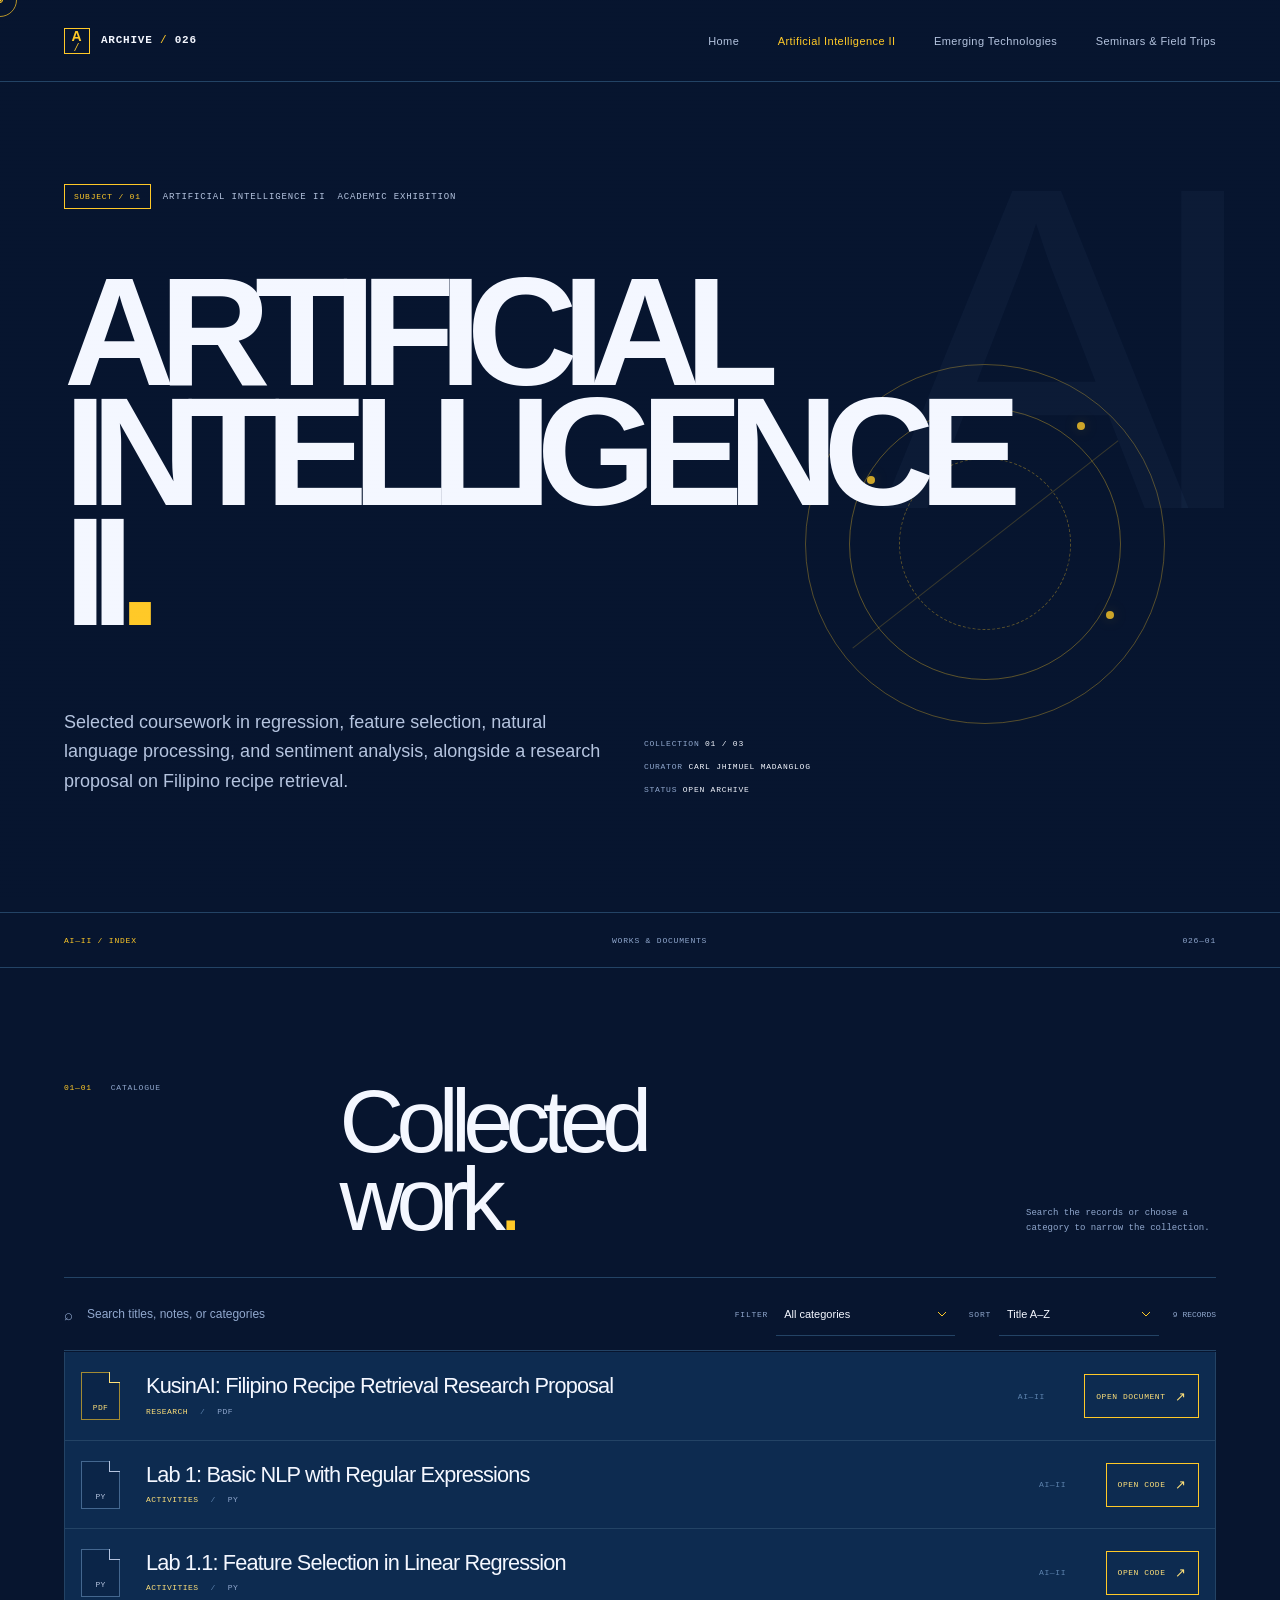
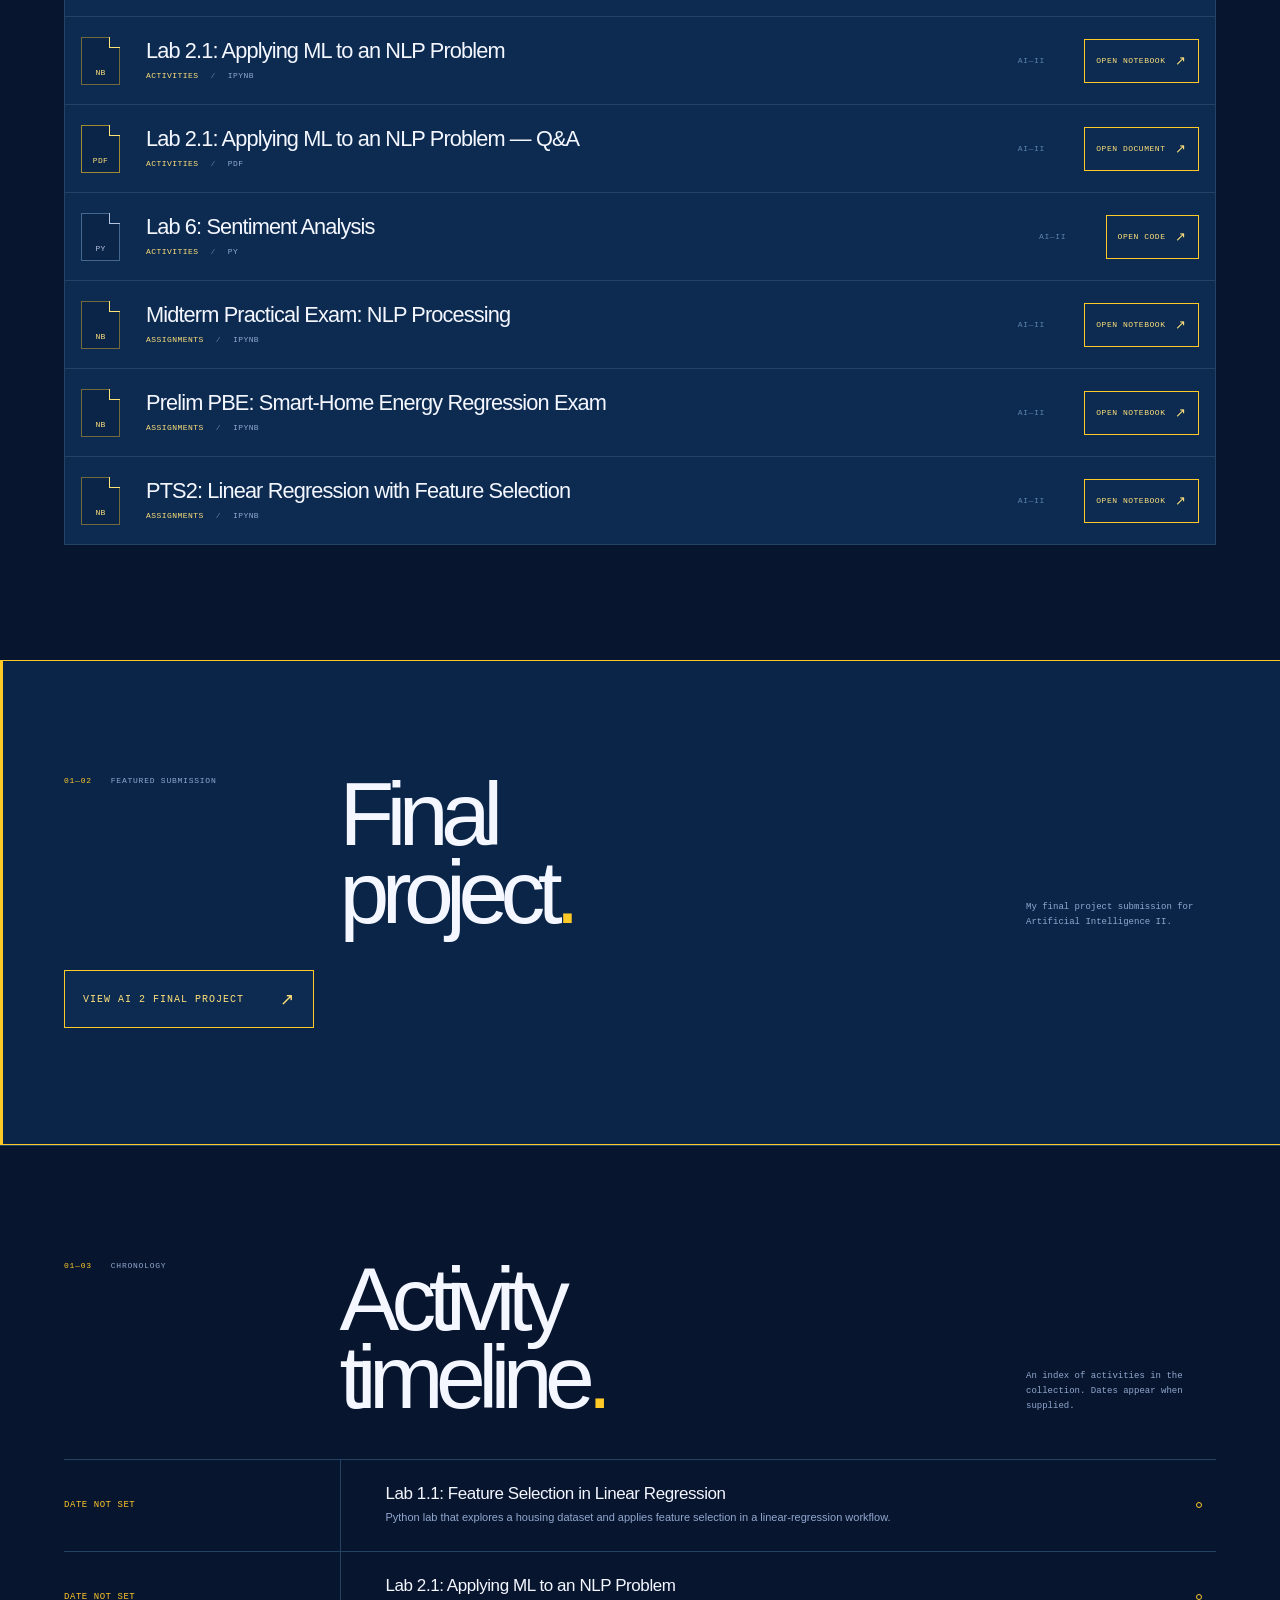
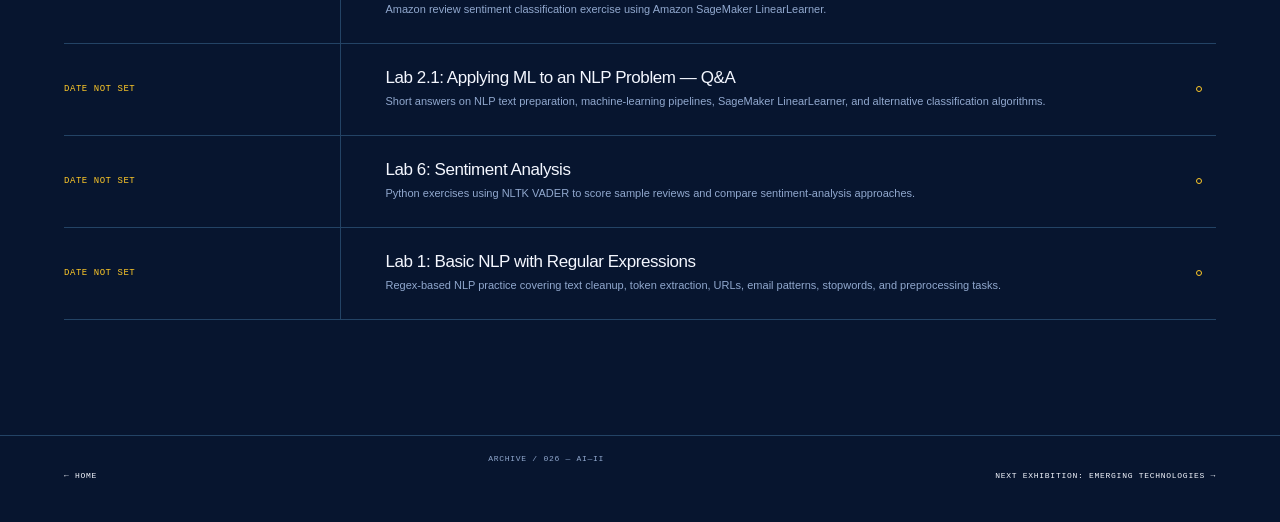
==== commit c7dcd688: "Remove downloads and add seminar photos" ====
--- a/subjects/artificial-intelligence-ii/index.html
+++ b/subjects/artificial-intelligence-ii/index.html
@@ -74,7 +74,7 @@
   <footer class="subject-end"><a href="../../">← HOME</a><span>ARCHIVE / 026 — AI—II</span><a href="../emerging-technologies/">NEXT EXHIBITION: EMERGING TECHNOLOGIES →</a></footer>
   <dialog class="pdf-dialog" id="pdf-dialog" aria-labelledby="pdf-dialog-title">
     <div class="pdf-viewer-shell">
-      <div class="pdf-dialog-head"><h2 class="pdf-dialog-title" id="pdf-dialog-title">DOCUMENT PREVIEW</h2><a class="pdf-download" id="pdf-download" href="#" download hidden>DOWNLOAD ORIGINAL ↓</a><button class="pdf-dialog-close" type="button" aria-label="Close document preview">×</button></div>
+      <div class="pdf-dialog-head"><h2 class="pdf-dialog-title" id="pdf-dialog-title">DOCUMENT PREVIEW</h2><button class="pdf-dialog-close" type="button" aria-label="Close document preview">×</button></div>
       <div class="pdf-toolbar" role="toolbar" aria-label="Document reader controls">
         <div class="pdf-tool-group pdf-page-controls"><button id="pdf-previous" type="button" aria-label="Previous page" disabled>←</button><output id="pdf-page-count" aria-label="Current page and total pages" aria-live="polite">— / —</output><button id="pdf-next" type="button" aria-label="Next page" disabled>→</button></div>
         <div class="pdf-search-group" role="search" aria-label="Search document text"><label class="sr-only" for="pdf-search">Search this document</label><input id="pdf-search" type="search" placeholder="Search this PDF" autocomplete="off"><button id="pdf-search-run" type="button">FIND</button><button id="pdf-search-prev" type="button" aria-label="Previous search result" disabled>↑</button><button id="pdf-search-next" type="button" aria-label="Next search result" disabled>↓</button><output id="pdf-search-count" aria-live="polite">SEARCH TEXT</output></div>
--- a/styles/archive.css
+++ b/styles/archive.css
@@ -305,8 +305,6 @@
 .pdf-viewer-shell { height: 100%; display: grid; grid-template-rows: 56px auto minmax(0, 1fr); background: var(--bg); }
 .pdf-dialog-head { min-width: 0; display: flex; align-items: center; justify-content: space-between; gap: 12px; padding: 0 12px 0 20px; border-bottom: 1px solid var(--line); background: var(--panel); }
 .pdf-dialog-title { flex: 1; min-width: 0; margin: 0; overflow: hidden; color: var(--paper); font: 10px var(--mono); letter-spacing: .08em; text-overflow: ellipsis; white-space: nowrap; }
-.pdf-download { min-height: 44px; display: inline-flex; align-items: center; padding: 0 10px; color: var(--gold-highlight); font: 8px var(--mono); letter-spacing: .07em; white-space: nowrap; }
-.pdf-download:hover { color: var(--gold); }
 .pdf-dialog-close { flex: none; min-width: 44px; min-height: 44px; border: 1px solid var(--line); background: transparent; color: var(--paper); cursor: pointer; font-size: 19px; }
 .pdf-dialog-close:hover { border-color: var(--gold); color: var(--gold-highlight); }
 .pdf-toolbar { display: grid; grid-template-columns: auto minmax(240px,1fr) auto; align-items: center; gap: 8px 12px; padding: 7px 12px; border-bottom: 1px solid var(--line); background: var(--surface); }
@@ -443,7 +441,6 @@
   .pdf-dialog { width: calc(100vw - 16px); height: calc(100svh - 16px); }
   .pdf-dialog-head { gap: 6px; padding-left: 10px; }
   .pdf-dialog-title { font-size: 8px; }
-  .pdf-download { padding: 0 5px; font-size: 7px; }
   .pdf-toolbar { grid-template-columns: 1fr; justify-items: stretch; gap: 5px; padding: 5px; }
   .pdf-page-controls, .pdf-zoom-controls { grid-column: 1; grid-row: auto; justify-content: center; }
   .pdf-search-group { grid-column: 1; grid-row: auto; width: 100%; justify-content: center; }
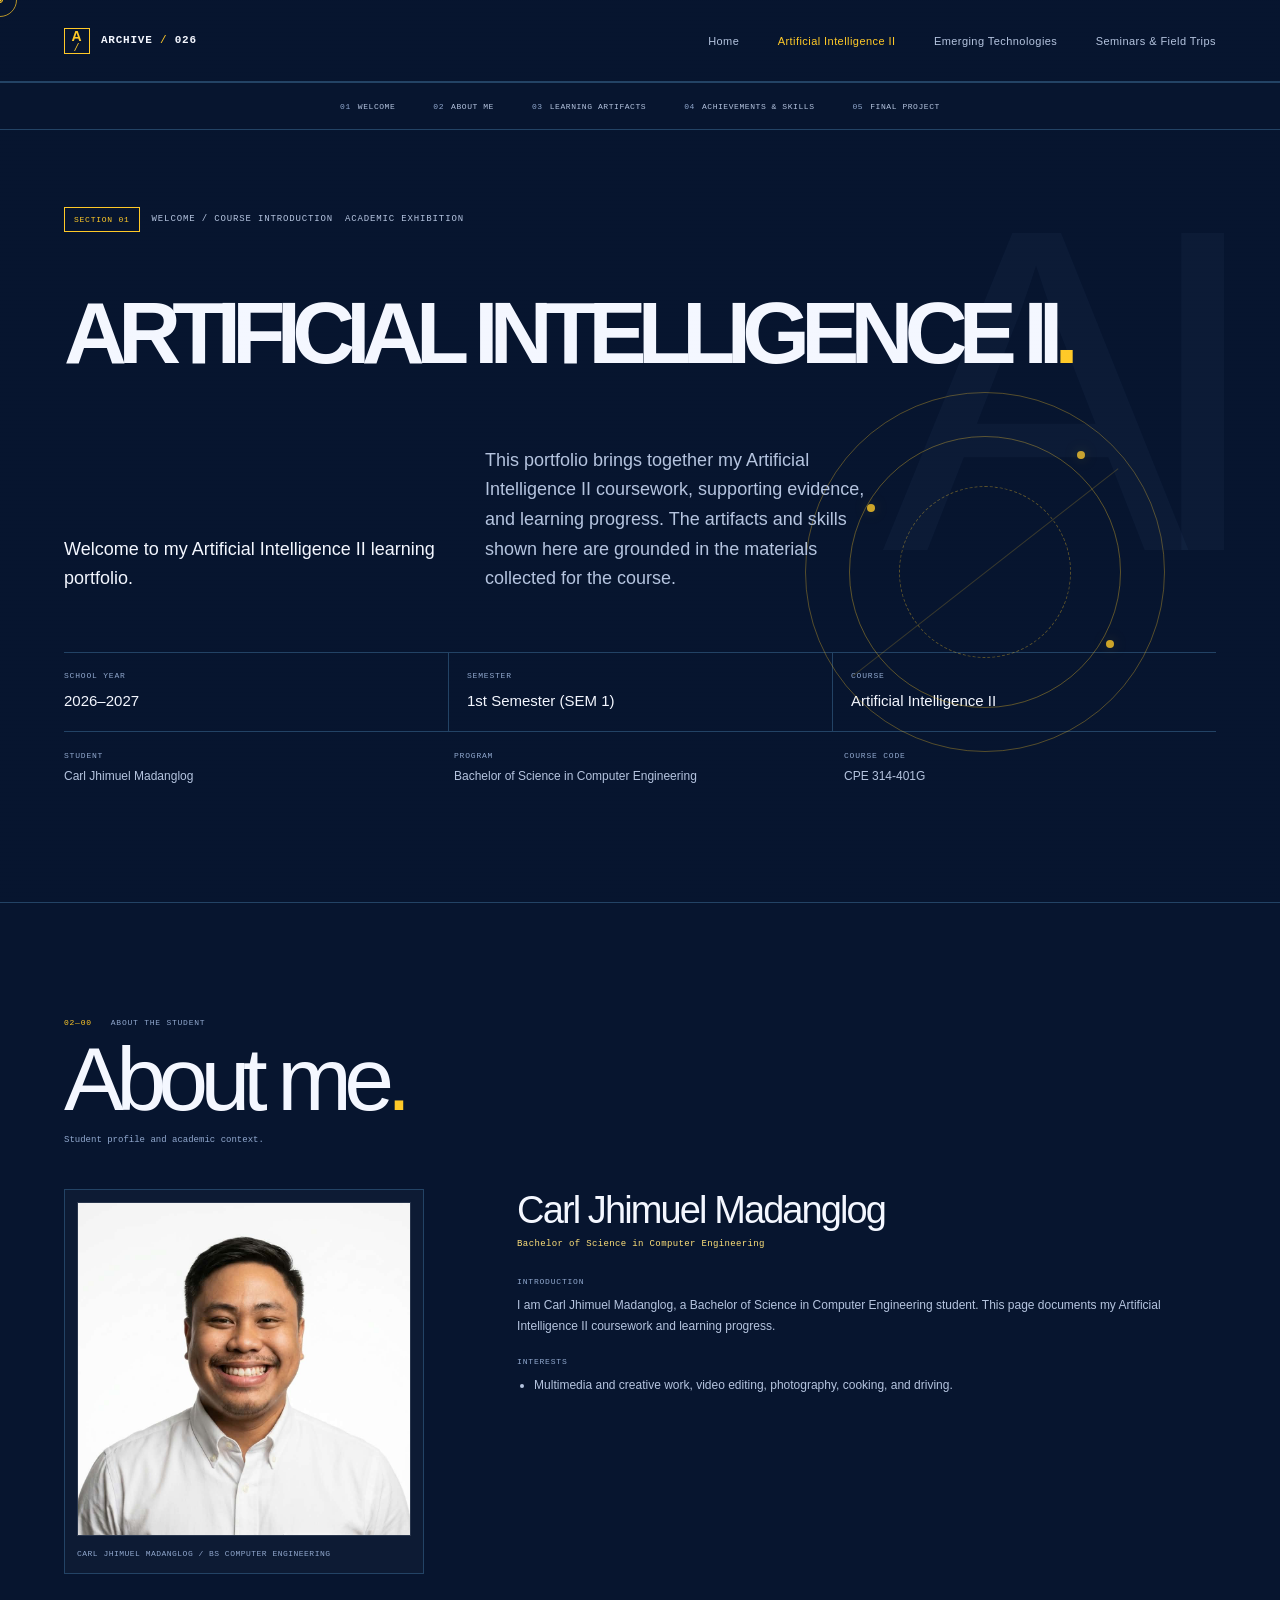
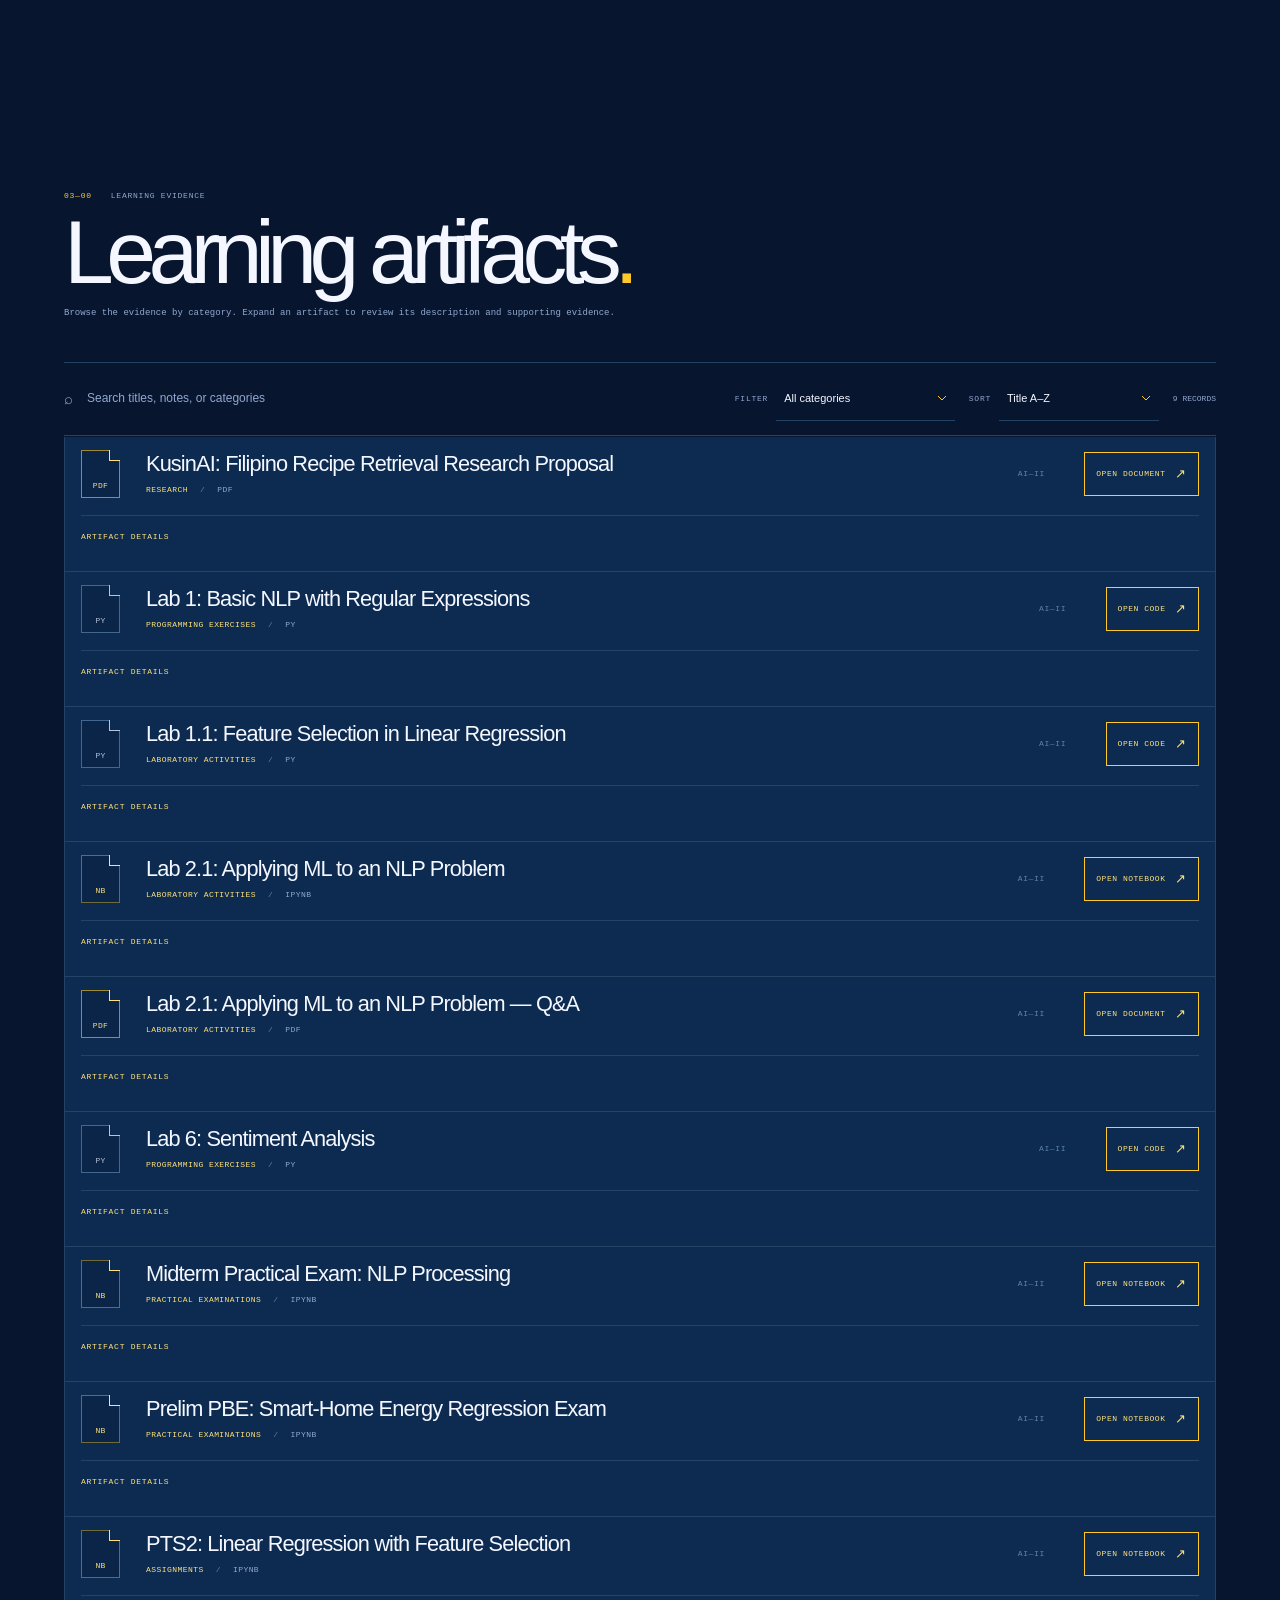
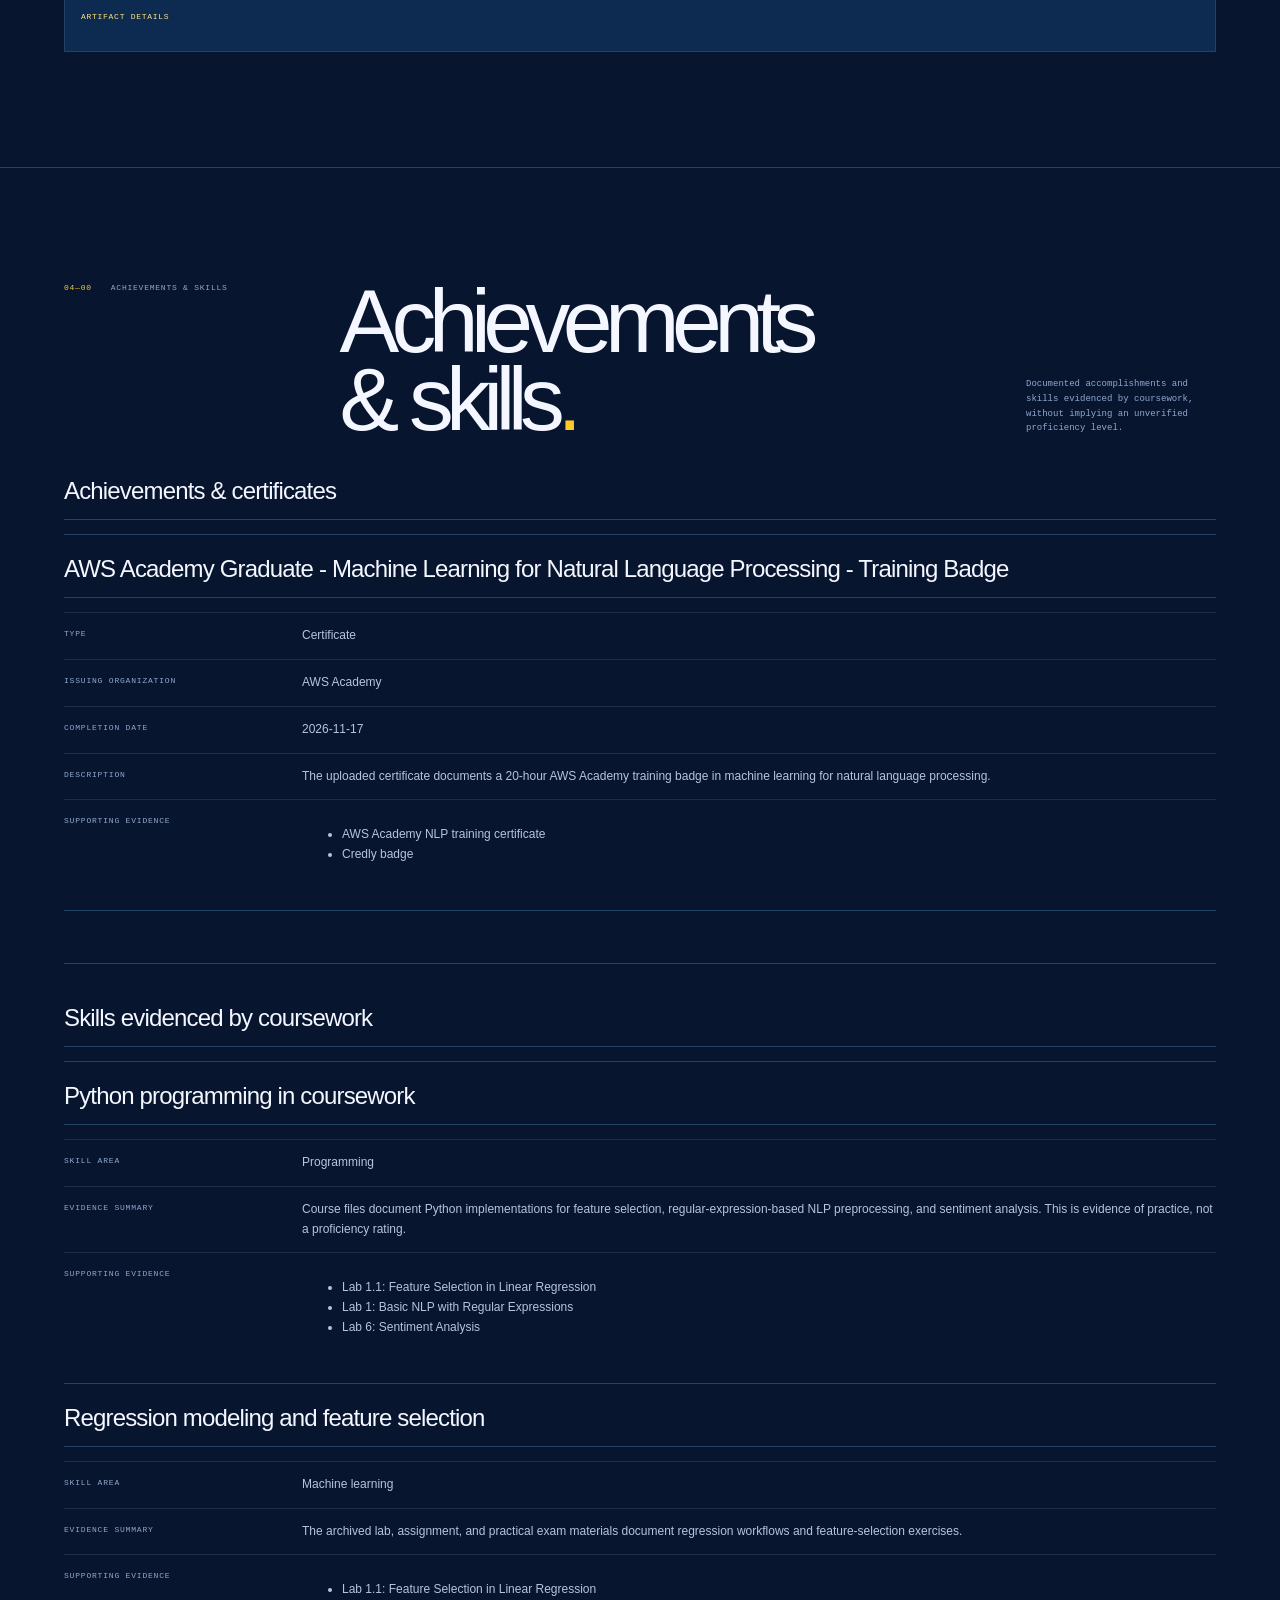
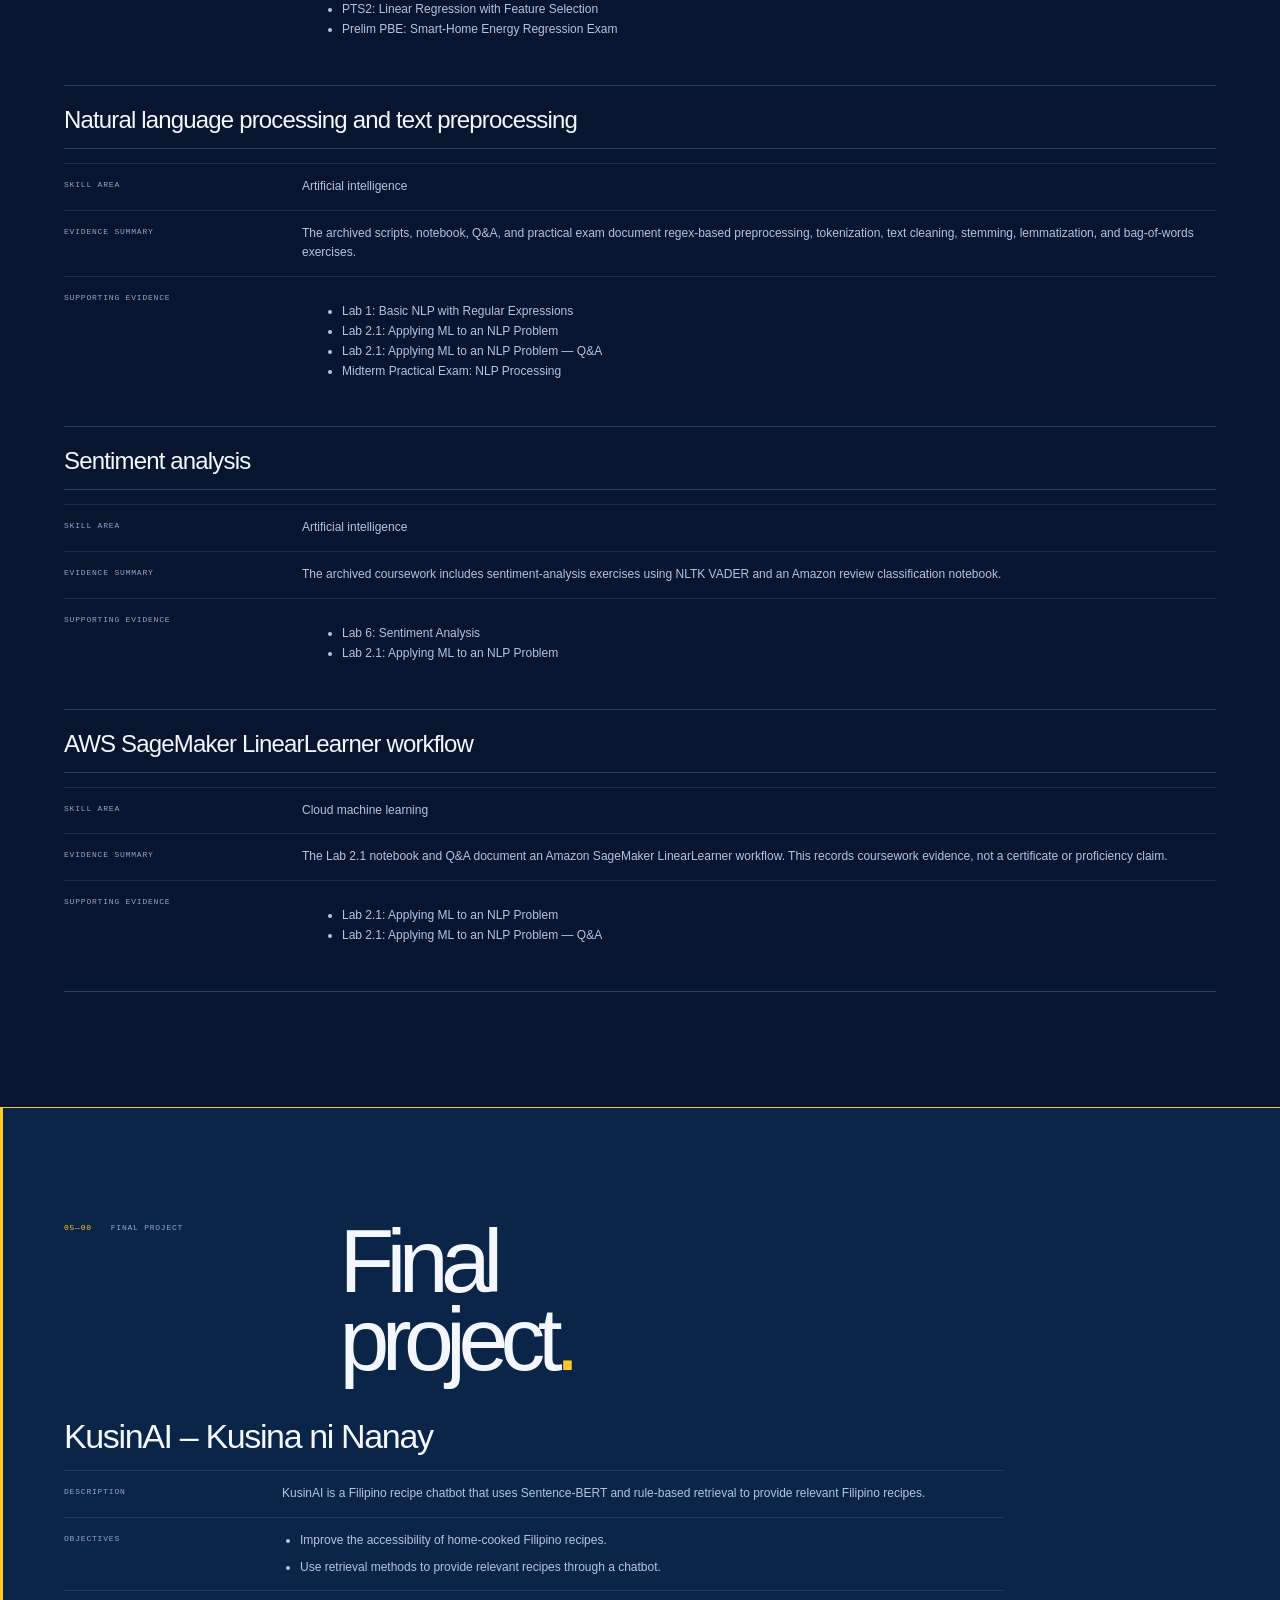
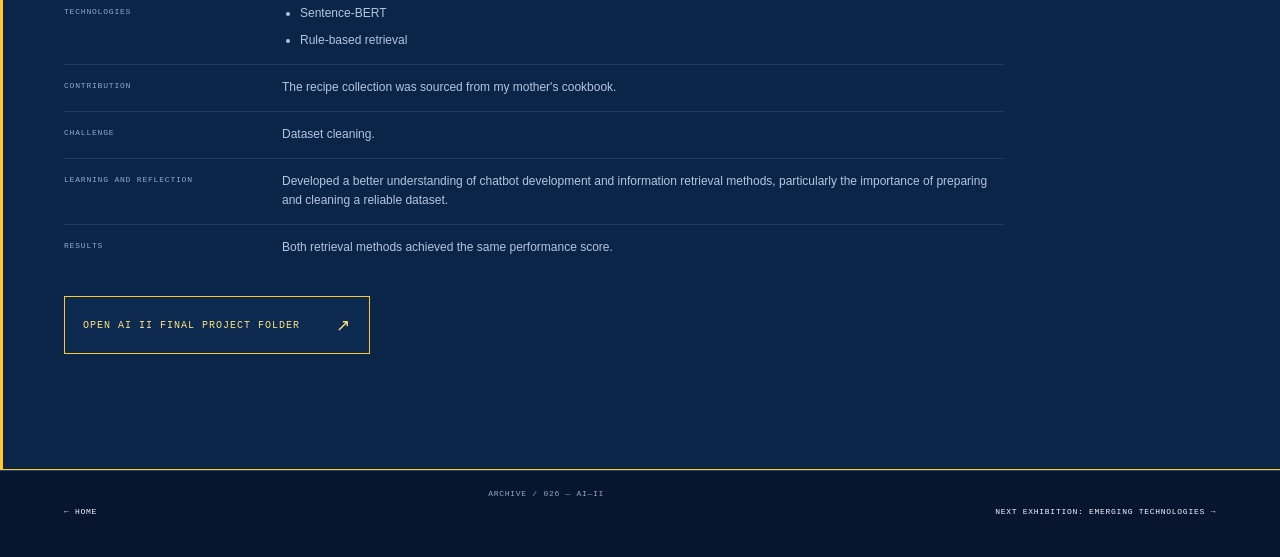
==== commit b258cad0: "Polish AI II portfolio and remove downloads Co-authored-by: Copilot <223556219+Copilot@users.noreply" ====
--- a/subjects/artificial-intelligence-ii/index.html
+++ b/subjects/artificial-intelligence-ii/index.html
@@ -7,6 +7,7 @@
   <meta name="description" content="The Artificial Intelligence II exhibition in ARCHIVE / 026, the academic archive of Carl Jhimuel Madanglog.">
   <title>Artificial Intelligence II — ARCHIVE / 026</title>
   <link rel="stylesheet" href="../../styles/archive.css">
+  <link rel="stylesheet" href="../../styles/ai-portfolio.css">
   <script src="../../scripts/works.js" defer></script>
   <script src="../../scripts/archive.js" defer></script>
 </head>
@@ -22,53 +23,101 @@
     </nav>
     <button class="menu-toggle" aria-expanded="false" aria-controls="main-nav" aria-label="Open navigation"><span></span><span></span></button>
   </header>
+  <nav class="ai-section-nav" aria-label="AI II portfolio sections">
+    <a href="#welcome">01 <span>Welcome</span></a>
+    <a href="#about">02 <span>About me</span></a>
+    <a href="#artifacts">03 <span>Learning artifacts</span></a>
+    <a href="#achievements">04 <span>Achievements &amp; skills</span></a>
+    <a href="#final-project">05 <span>Final project</span></a>
+  </nav>
   <main id="main">
-    <section class="subject-hero" data-mark="AI" aria-labelledby="subject-title">
+    <section class="subject-hero ai-welcome-section" id="welcome" data-mark="AI" aria-labelledby="subject-title">
       <div class="subject-mark ai-mark" aria-hidden="true"><i></i><b></b><em></em><span></span></div>
-      <div class="subject-overline"><span class="subject-code">SUBJECT / 01</span><span>ARTIFICIAL INTELLIGENCE II</span><span>ACADEMIC EXHIBITION</span></div>
-      <h1 class="subject-title" id="subject-title"><span>ARTIFICIAL</span><span class="title-secondary">INTELLIGENCE</span><span>II<span class="period">.</span></span></h1>
+      <div class="subject-overline"><span class="subject-code">SECTION 01</span><span>WELCOME / COURSE INTRODUCTION</span><span>ACADEMIC EXHIBITION</span></div>
+      <h1 class="subject-title" id="subject-title"><span class="ai-title-part">ARTIFICIAL</span><span class="ai-title-part">INTELLIGENCE <span class="title-secondary">II<span class="period">.</span></span></span></h1>
       <div class="subject-deck">
-        <p>Selected coursework in regression, feature selection, natural language processing, and sentiment analysis, alongside a research proposal on Filipino recipe retrieval.</p>
-        <div class="subject-metadata"><span>COLLECTION <strong>01 / 03</strong></span><span>CURATOR <strong>CARL JHIMUEL MADANGLOG</strong></span><span>STATUS <strong>OPEN ARCHIVE</strong></span></div>
+        <p class="ai-welcome-title">Welcome to my Artificial Intelligence II learning portfolio.</p>
+        <p>This portfolio brings together my Artificial Intelligence II coursework, supporting evidence, and learning progress. The artifacts and skills shown here are grounded in the materials collected for the course.</p>
+      </div>
+      <div class="ai-course-path" aria-label="Academic organization: school year, semester, course">
+        <div><span>SCHOOL YEAR</span><strong id="ai-school-year">2026–2027</strong></div>
+        <div><span>SEMESTER</span><strong id="ai-semester">1st Semester (SEM 1)</strong></div>
+        <div><span>COURSE</span><strong id="ai-course-title">Artificial Intelligence II</strong></div>
+      </div>
+      <dl class="ai-course-facts">
+        <div><dt>Student</dt><dd id="ai-student-name">Carl Jhimuel Madanglog</dd></div>
+        <div><dt>Program</dt><dd id="ai-program">Bachelor of Science in Computer Engineering</dd></div>
+        <div><dt>Course code</dt><dd id="ai-course-code">CPE 314-401G</dd></div>
+      </dl>
+    </section>
+
+    <section class="subject-section ai-about-section" id="about" aria-labelledby="ai-about-heading">
+      <div class="subject-section-head">
+        <div class="section-index"><span>02—00</span><span>ABOUT THE STUDENT</span></div>
+        <h2 id="ai-about-heading">About me<span class="period">.</span></h2>
+        <p>Student profile and academic context.</p>
+      </div>
+      <div class="ai-about-layout">
+        <figure class="ai-profile-frame">
+          <img class="ai-profile-photo" src="../../works/artificial-intelligence-ii/covers/Madanglog_ProfPic.jpg" alt="Professional portrait of Carl Jhimuel Madanglog" width="1024" height="1024" loading="lazy" decoding="async">
+          <figcaption>CARL JHIMUEL MADANGLOG / BS COMPUTER ENGINEERING</figcaption>
+        </figure>
+        <div class="ai-about-copy">
+          <h3 id="ai-about-name">Carl Jhimuel Madanglog</h3>
+          <p class="ai-about-program" id="ai-about-program">Bachelor of Science in Computer Engineering</p>
+          <div class="ai-about-field"><h4>Introduction</h4><p id="ai-about-introduction">I am Carl Jhimuel Madanglog, a Bachelor of Science in Computer Engineering student. This page documents my Artificial Intelligence II coursework and learning progress.</p></div>
+          <div class="ai-about-field"><h4>Interests</h4><ul id="ai-about-interests"><li>Multimedia and creative work, video editing, photography, cooking, and driving.</li></ul></div>
+        </div>
       </div>
     </section>
-    <div class="subject-rule"><span class="rule-left">AI—II / INDEX</span><span>WORKS &amp; DOCUMENTS</span><span>026—01</span></div>
 
-    <section class="subject-section" aria-labelledby="works-heading">
+    <section class="subject-section ai-artifacts-section" id="artifacts" aria-labelledby="works-heading">
       <div class="subject-section-head">
-        <div class="section-index"><span>01—01</span><span>CATALOGUE</span></div>
-        <h2 id="works-heading">Collected<br>work<span class="period">.</span></h2>
-        <p>Search the records or choose a category to narrow the collection.</p>
+        <div class="section-index"><span>03—00</span><span>LEARNING EVIDENCE</span></div>
+        <h2 id="works-heading">Learning artifacts<span class="period">.</span></h2>
+        <p>Browse the evidence by category. Expand an artifact to review its description and supporting evidence.</p>
       </div>
       <div class="work-controls">
         <label class="search-wrap" for="work-search"><span aria-hidden="true">⌕</span><span class="sr-only">Search academic works</span><input id="work-search" type="search" placeholder="Search titles, notes, or categories" autocomplete="off"></label>
-        <label class="category-wrap" for="category-filter"><span class="filter-label">FILTER</span><select id="category-filter"><option value="all">All categories</option><option>Activities</option><option>Assignments</option><option>Projects</option><option>Research</option><option>Presentations</option><option>Other</option></select></label>
+        <label class="category-wrap" for="category-filter"><span class="filter-label">FILTER</span><select id="category-filter"><option value="all">All categories</option><option>Laboratory Activities</option><option>Programming Exercises</option><option>Assignments</option><option>Practical Examinations</option><option>Research</option><option>Other</option></select></label>
         <label class="sort-wrap" for="work-sort"><span class="filter-label">SORT</span><select id="work-sort"><option value="title-asc">Title A–Z</option><option value="date-desc">Newest first</option><option value="date-asc">Oldest first</option></select></label>
         <span class="result-count" id="result-count" aria-live="polite">0 RECORDS</span>
       </div>
       <div class="document-list" id="document-list" aria-live="polite"></div>
-      <div class="empty-state" id="empty-state" data-empty="collection">
+      <div class="empty-state" id="empty-state" data-empty="collection" hidden>
         <div class="empty-art" aria-hidden="true">AI</div>
-        <div class="empty-copy"><span class="empty-code">CATALOGUE / 00</span><h3>No files in this collection yet.</h3><p>When academic files are added, they will appear here with searchable details and available reading options.</p><span class="form-hint">SEARCH &amp; CATEGORY FILTERS ARE READY</span></div>
+        <div class="empty-copy"><span class="empty-code"></span><h3></h3><p></p></div>
       </div>
     </section>
 
-    <section class="subject-section final-project-section" aria-labelledby="final-project-heading">
+    <section class="subject-section ai-achievements-section" id="achievements" aria-labelledby="ai-achievements-heading">
       <div class="subject-section-head">
-        <div class="section-index"><span>01—02</span><span>FEATURED SUBMISSION</span></div>
-        <h2 id="final-project-heading">Final<br>project<span class="period">.</span></h2>
-        <p>My final project submission for Artificial Intelligence II.</p>
+        <div class="section-index"><span>04—00</span><span>ACHIEVEMENTS &amp; SKILLS</span></div>
+        <h2 id="ai-achievements-heading">Achievements<br>&amp; skills<span class="period">.</span></h2>
+        <p>Documented accomplishments and skills evidenced by coursework, without implying an unverified proficiency level.</p>
       </div>
-      <a class="final-project-link" href="https://drive.google.com/drive/folders/1d4KUh-MssNyO8llEbsCdc1nxawv3Ww-D?usp=drive_link" target="_blank" rel="noopener noreferrer">VIEW AI 2 FINAL PROJECT <span aria-hidden="true">↗</span></a>
+      <div class="ai-achievement-columns">
+        <section aria-labelledby="ai-certificates-heading">
+          <h3 id="ai-certificates-heading">Achievements &amp; certificates</h3>
+          <div id="ai-achievements-list" aria-live="polite"></div>
+        </section>
+        <section aria-labelledby="ai-skills-heading">
+          <h3 id="ai-skills-heading">Skills evidenced by coursework</h3>
+          <div id="ai-skills-list" aria-live="polite"></div>
+        </section>
+      </div>
     </section>
 
-    <section class="subject-section timeline-section" aria-labelledby="timeline-heading">
+    <section class="subject-section final-project-section ai-final-project-section" id="final-project" aria-labelledby="final-project-heading">
       <div class="subject-section-head">
-        <div class="section-index"><span>01—03</span><span>CHRONOLOGY</span></div>
-        <h2 id="timeline-heading">Activity<br>timeline<span class="period">.</span></h2>
-        <p>An index of activities in the collection. Dates appear when supplied.</p>
+        <div class="section-index"><span>05—00</span><span>FINAL PROJECT</span></div>
+        <h2 id="final-project-heading">Final<br>project<span class="period">.</span></h2>
       </div>
-      <div class="timeline-list" id="timeline-list"><div class="timeline-empty">No activities have been added yet. New dated entries will be listed here.</div></div>
+      <div class="ai-final-project-content">
+        <h3 class="ai-final-project-title" id="ai-final-title"></h3>
+        <dl class="ai-final-project-fields" id="ai-final-project-fields"></dl>
+      </div>
+      <a class="final-project-link" href="https://drive.google.com/drive/folders/1d4KUh-MssNyO8llEbsCdc1nxawv3Ww-D?usp=drive_link" target="_blank" rel="noopener noreferrer">OPEN AI II FINAL PROJECT FOLDER <span aria-hidden="true">↗</span></a>
     </section>
   </main>
   <footer class="subject-end"><a href="../../">← HOME</a><span>ARCHIVE / 026 — AI—II</span><a href="../emerging-technologies/">NEXT EXHIBITION: EMERGING TECHNOLOGIES →</a></footer>
--- a/styles/archive.css
+++ b/styles/archive.css
@@ -56,7 +56,7 @@
 .menu-toggle { display: none; }
 .home-hero { width: min(100%, var(--measure)); min-height: min(800px, calc(100svh - 82px)); margin-inline: auto; padding: clamp(42px, 8vh, 90px) var(--gutter) 68px; display: grid; grid-template-columns: minmax(0, 1.16fr) minmax(330px, .84fr); align-items: center; position: relative; overflow: hidden; }
 .hero-copy { position: relative; z-index: 2; padding-block: 12px; }
-.eyebrow, .section-index, .meta-key, .portal-topline, .portal-kicker, .portal-enter, .art-label, .art-coordinate, .scroll-cue, .graphic-readout, .closing-band, .site-footer > span, .back-top, .subject-overline, .subject-code, .subject-metadata, .collection-label, .timeline-kicker, .subject-number, .filter-label, .empty-code, .form-hint { font-family: var(--mono); text-transform: uppercase; letter-spacing: .095em; }
+.eyebrow, .section-index, .meta-key, .portal-topline, .portal-kicker, .portal-enter, .art-label, .art-coordinate, .scroll-cue, .graphic-readout, .closing-band, .site-footer > span, .back-top, .subject-overline, .subject-code, .subject-metadata, .collection-label, .timeline-kicker, .subject-number, .filter-label, .empty-code { font-family: var(--mono); text-transform: uppercase; letter-spacing: .095em; }
 .eyebrow { margin: 0 0 clamp(30px, 5vw, 58px); color: var(--muted); font-size: 10px; display: flex; align-items: center; gap: 11px; }
 .status-dot { display: inline-block; width: 6px; height: 6px; border-radius: 50%; background: var(--gold); box-shadow: 0 0 12px rgba(var(--gold-rgb),.25); }
 .eyebrow-index { margin-left: 10px; padding-left: 13px; border-left: 1px solid var(--line); color: var(--quiet); }
@@ -284,7 +284,6 @@
 .empty-code { color: var(--subject-accent); font-size: 8px; }
 .empty-copy h3 { margin: 13px 0 11px; font-size: clamp(28px, 4vw, 48px); line-height: .95; font-weight: 500; letter-spacing: -.065em; }
 .empty-copy p { max-width: 500px; margin: 0; color: var(--muted); font-size: 12px; line-height: 1.7; }
-.empty-copy .form-hint { display: inline-block; margin-top: 16px; color: var(--quiet); font-size: 8px; }
 .timeline-section { border-top: 1px solid var(--line); }
 .timeline-list { position: relative; margin-top: 42px; border-top: 1px solid var(--line); }
 .timeline-list::before { content: ""; position: absolute; top: 0; bottom: 0; left: 24%; width: 1px; background: var(--line); }
@@ -470,7 +469,6 @@
   .empty-art { width: 62px; font-size: 17px; }
   .empty-copy h3 { font-size: 30px; }
   .empty-copy p { font-size: 11px; }
-  .empty-copy .form-hint { font-size: 7px; }
   .timeline-list::before { left: 20%; }
   .timeline-item { grid-template-columns: 20% 1fr 8px; gap: 12px; }
   .timeline-date { font-size: 7px; }
@@ -508,10 +506,6 @@
 .letter-section .subject-section-head h2 { font-size: clamp(40px, 6.5vw, 82px); line-height: .94; letter-spacing: -.075em; }
 .letter-paper { border: 1px solid var(--line); border-left: 3px solid var(--gold); background: var(--panel); }
 .letter-paper-head { min-height: 58px; padding: 8px var(--gutter); display: flex; align-items: center; justify-content: space-between; gap: 16px; border-bottom: 1px solid var(--line); color: var(--steel); font: 8px var(--mono); letter-spacing: .09em; }
-.letter-print-button { min-height: 42px; padding: 0 12px; border: 1px solid var(--gold); background: transparent; color: var(--gold-highlight); font: 8px var(--mono); letter-spacing: .07em; cursor: pointer; transition: color .18s ease, background-color .18s ease; }
-.letter-print-button:hover { background: var(--gold); color: var(--bg); }
-.letter-print-button:focus-visible { outline: 2px solid var(--gold-highlight); outline-offset: 3px; }
-.letter-print-button span { margin-left: 8px; font: 14px var(--sans); }
 .letter-copy { max-width: 850px; padding: clamp(27px, 5vw, 62px) clamp(22px, 6vw, 76px); }
 .letter-copy p { margin: 0 0 17px; color: var(--paper); font-size: clamp(14px, 1.35vw, 17px); line-height: 1.76; }
 .letter-copy p:first-child { margin-bottom: 25px; color: var(--gold-highlight); }
@@ -523,10 +517,6 @@
 .archive-category-section .subject-section-head { margin-bottom: 25px; }
 .archive-category-section .subject-section-head h2 { font-size: clamp(38px, 6vw, 72px); line-height: .98; letter-spacing: -.07em; }
 .archive-category-section[aria-labelledby="supporting-heading"] .subject-section-head h2 { font-size: clamp(30px, 4.7vw, 58px); line-height: 1; }
-.collection-substate { min-height: 76px; margin: 1px 0 0; padding: 17px 16px; display: flex; align-items: center; gap: 13px; border: 1px solid var(--line); color: var(--quiet); font: 9px/1.6 var(--mono); }
-.collection-substate[hidden] { display: none; }
-.collection-substate::before { content: "+"; color: var(--subject-accent); font: 19px var(--sans); }
-
 @media (max-width: 680px) {
   .letter-section { padding-top: 50px; }
   .letter-section .subject-section-head h2 { font-size: clamp(38px, 10vw, 58px); }
@@ -537,21 +527,3 @@
   .archive-category-section .subject-section-head h2 { font-size: clamp(35px, 9vw, 54px); }
   .archive-category-section[aria-labelledby="supporting-heading"] .subject-section-head h2 { font-size: clamp(30px, 7.4vw, 45px); }
 }
-
-@page { size: A4; margin: 20mm; }
-@media print {
-  body.printing-letter { background: #fff !important; color: #111 !important; }
-  body.printing-letter > :not(main) { display: none !important; }
-  body.printing-letter main > :not(.letter-section) { display: none !important; }
-  body.printing-letter .letter-section { width: auto; margin: 0; padding: 0; color: #111; }
-  body.printing-letter .letter-section .subject-section-head { display: block; margin: 0 0 22px; }
-  body.printing-letter .letter-section .section-index,
-  body.printing-letter .letter-paper-head { display: none !important; }
-  body.printing-letter .letter-section .subject-section-head h2 { margin: 0; color: #111; font: 700 14pt/1.3 Georgia, "Times New Roman", serif; letter-spacing: 0; }
-  body.printing-letter .letter-paper { border: 0; background: #fff; color: #111; }
-  body.printing-letter .letter-copy { max-width: none; padding: 0; font-family: Georgia, "Times New Roman", serif; }
-  body.printing-letter .letter-copy p { margin: 0 0 10pt; color: #111; font: 11pt/1.55 Georgia, "Times New Roman", serif; }
-  body.printing-letter .letter-copy p:first-child { margin-bottom: 18pt; color: #111; }
-  body.printing-letter .letter-copy p:nth-last-child(2) { margin-top: 18pt; margin-bottom: 7pt; }
-  body.printing-letter .letter-signature strong { color: #111; }
-}
--- a/styles/ai-portfolio.css
+++ b/styles/ai-portfolio.css
@@ -0,0 +1,338 @@
+.subject-page[data-subject="ai"] .ai-course-intro {
+  padding-top: clamp(42px, 6vw, 82px);
+  padding-bottom: clamp(58px, 8vw, 104px);
+  border-top: 1px solid var(--line);
+}
+.subject-page[data-subject="ai"] .ai-intro-purpose {
+  max-width: 760px;
+  margin: 0 0 34px;
+  color: var(--muted);
+  font-size: clamp(14px, 1.5vw, 18px);
+  line-height: 1.7;
+}
+.subject-page[data-subject="ai"] .ai-course-path {
+  display: grid;
+  grid-template-columns: repeat(3, minmax(0, 1fr));
+  border-top: 1px solid var(--line);
+  border-bottom: 1px solid var(--line);
+}
+.subject-page[data-subject="ai"] .ai-course-path > div {
+  min-width: 0;
+  padding: 17px 18px 19px 0;
+}
+.subject-page[data-subject="ai"] .ai-course-path > div + div {
+  padding-left: 18px;
+  border-left: 1px solid var(--line);
+}
+.subject-page[data-subject="ai"] .ai-course-path span,
+.subject-page[data-subject="ai"] .ai-course-facts dt,
+.subject-page[data-subject="ai"] .ai-final-project-fields dt,
+.subject-page[data-subject="ai"] .ai-field-list dt,
+.subject-page[data-subject="ai"] .ai-record-fields dt {
+  display: block;
+  margin-bottom: 8px;
+  color: var(--quiet);
+  font: 8px/1.5 var(--mono);
+  letter-spacing: .1em;
+  text-transform: uppercase;
+}
+.subject-page[data-subject="ai"] .ai-course-path strong {
+  display: block;
+  color: var(--paper);
+  font-size: 15px;
+  font-weight: 500;
+  line-height: 1.45;
+}
+.subject-page[data-subject="ai"] .ai-course-facts {
+  display: grid;
+  grid-template-columns: repeat(3, minmax(0, 1fr));
+  gap: 18px;
+  margin: 0;
+  padding: 18px 0 0;
+}
+.subject-page[data-subject="ai"] .ai-course-facts div { min-width: 0; }
+.subject-page[data-subject="ai"] .ai-course-facts dt,
+.subject-page[data-subject="ai"] .ai-final-project-fields dt,
+.subject-page[data-subject="ai"] .ai-field-list dt,
+.subject-page[data-subject="ai"] .ai-record-fields dt { margin-bottom: 5px; }
+.subject-page[data-subject="ai"] .ai-course-facts dd,
+.subject-page[data-subject="ai"] .ai-final-project-fields dd,
+.subject-page[data-subject="ai"] .ai-field-list dd,
+.subject-page[data-subject="ai"] .ai-record-fields dd {
+  margin: 0;
+  color: var(--muted);
+  font-size: 12px;
+  line-height: 1.65;
+  overflow-wrap: anywhere;
+}
+.subject-page[data-subject="ai"] .ai-artifacts-section { padding-top: clamp(58px, 8vw, 105px); }
+.subject-page[data-subject="ai"] .ai-document-row {
+  grid-template-columns: 48px minmax(0, 1fr) 72px auto;
+}
+.subject-page[data-subject="ai"] .ai-artifact-details {
+  grid-column: 1 / -1;
+  min-width: 0;
+  border-top: 1px solid var(--line);
+}
+.subject-page[data-subject="ai"] .ai-artifact-details summary {
+  width: fit-content;
+  min-height: 42px;
+  display: flex;
+  align-items: center;
+  color: var(--gold-highlight);
+  font: 8px var(--mono);
+  letter-spacing: .09em;
+  text-transform: uppercase;
+  cursor: pointer;
+}
+.subject-page[data-subject="ai"] .ai-artifact-details[open] summary { margin-bottom: 12px; }
+.subject-page[data-subject="ai"] .ai-field-list,
+.subject-page[data-subject="ai"] .ai-final-project-fields,
+.subject-page[data-subject="ai"] .ai-record-fields {
+  margin: 0;
+}
+.subject-page[data-subject="ai"] .ai-field-list > div,
+.subject-page[data-subject="ai"] .ai-final-project-fields > div,
+.subject-page[data-subject="ai"] .ai-record-fields > div {
+  display: grid;
+  grid-template-columns: minmax(150px, .34fr) minmax(0, 1fr);
+  gap: 18px;
+  padding: 13px 0;
+  border-top: 1px solid rgba(var(--paper-rgb), .1);
+}
+.subject-page[data-subject="ai"] .ai-field-list dt,
+.subject-page[data-subject="ai"] .ai-final-project-fields dt,
+.subject-page[data-subject="ai"] .ai-record-fields dt {
+  margin: 0;
+  padding-top: 2px;
+}
+.subject-page[data-subject="ai"] .ai-final-project-fields { margin-bottom: 25px; }
+.subject-page[data-subject="ai"] .ai-final-project-fields ul { margin: 0; padding-left: 18px; }
+.subject-page[data-subject="ai"] .ai-final-project-fields li + li { margin-top: 7px; }
+.subject-page[data-subject="ai"] .ai-achievements-section { border-top: 1px solid var(--line); }
+.subject-page[data-subject="ai"] .ai-entry-list {
+  border-top: 1px solid var(--line);
+}
+.subject-page[data-subject="ai"] .ai-record {
+  padding: 20px 0;
+  border-bottom: 1px solid var(--line);
+}
+.subject-page[data-subject="ai"] .ai-record h3,
+.subject-page[data-subject="ai"] .ai-achievement-columns h3 {
+  margin: 0 0 14px;
+  color: var(--paper);
+  font-size: clamp(18px, 2vw, 24px);
+  font-weight: 500;
+  letter-spacing: -.035em;
+}
+.subject-page[data-subject="ai"] .ai-achievement-columns {
+  display: grid;
+  grid-template-columns: minmax(0, 1fr);
+  gap: clamp(30px, 5vw, 52px);
+}
+.subject-page[data-subject="ai"] .ai-achievement-columns > section { min-width: 0; }
+.subject-page[data-subject="ai"] .ai-achievement-columns > section + section {
+  padding-top: clamp(24px, 4vw, 40px);
+  border-top: 1px solid var(--line);
+}
+.subject-page[data-subject="ai"] .ai-achievement-columns h3 {
+  padding-bottom: 14px;
+  border-bottom: 1px solid var(--line);
+}
+.subject-page[data-subject="ai"] .ai-achievement-columns .ai-record-fields > div {
+  grid-template-columns: minmax(150px, 220px) minmax(0, 1fr);
+}
+.subject-page[data-subject="ai"] .ai-final-project-section { border-block: 1px solid var(--gold); }
+.subject-page[data-subject="ai"] .ai-final-project-section .ai-final-project-fields { max-width: 940px; }
+.subject-page[data-subject="ai"] .ai-final-project-content { max-width: 1000px; }
+.subject-page[data-subject="ai"] .ai-final-project-title {
+  margin: 0 0 14px;
+  color: var(--paper);
+  font-size: clamp(22px, 3vw, 34px);
+  line-height: 1.15;
+  font-weight: 500;
+  letter-spacing: -.04em;
+}
+.subject-page[data-subject="ai"] .ai-final-project-fields > div {
+  grid-template-columns: minmax(140px, 200px) minmax(0, 1fr);
+}
+
+@media (max-width: 680px) {
+  .subject-page[data-subject="ai"] .ai-course-path,
+  .subject-page[data-subject="ai"] .ai-course-facts { grid-template-columns: 1fr; }
+  .subject-page[data-subject="ai"] .ai-course-path > div { padding: 14px 0; }
+  .subject-page[data-subject="ai"] .ai-course-path > div + div { padding-left: 0; border-top: 1px solid var(--line); border-left: 0; }
+  .subject-page[data-subject="ai"] .ai-course-facts { gap: 12px; }
+  .subject-page[data-subject="ai"] .ai-field-list > div,
+  .subject-page[data-subject="ai"] .ai-final-project-fields > div,
+  .subject-page[data-subject="ai"] .ai-record-fields > div { grid-template-columns: 1fr; gap: 6px; }
+  .subject-page[data-subject="ai"] .ai-document-row { grid-template-columns: 42px minmax(0, 1fr); }
+}
+
+.subject-page[data-subject="ai"] .ai-section-nav {
+  position: sticky;
+  top: 0;
+  z-index: 20;
+  display: flex;
+  justify-content: center;
+  gap: clamp(14px, 3vw, 38px);
+  min-height: 48px;
+  padding: 0 var(--gutter);
+  overflow-x: auto;
+  border-block: 1px solid var(--line);
+  background: var(--bg);
+  scrollbar-width: none;
+}
+.subject-page[data-subject="ai"] .ai-section-nav::-webkit-scrollbar { display: none; }
+.subject-page[data-subject="ai"] .ai-section-nav a {
+  flex: 0 0 auto;
+  display: inline-flex;
+  align-items: center;
+  gap: 7px;
+  min-height: 46px;
+  color: var(--quiet);
+  font: 8px var(--mono);
+  letter-spacing: .07em;
+  text-transform: uppercase;
+}
+.subject-page[data-subject="ai"] .ai-section-nav a span { color: var(--muted); }
+.subject-page[data-subject="ai"] .ai-section-nav a:hover,
+.subject-page[data-subject="ai"] .ai-section-nav a:focus-visible,
+.subject-page[data-subject="ai"] .ai-section-nav a:hover span { color: var(--gold-highlight); }
+.subject-page[data-subject="ai"] #welcome,
+.subject-page[data-subject="ai"] #about,
+.subject-page[data-subject="ai"] #artifacts,
+.subject-page[data-subject="ai"] #achievements,
+.subject-page[data-subject="ai"] #final-project { scroll-margin-top: 62px; }
+.subject-page[data-subject="ai"] .ai-welcome-section { padding-top: clamp(44px, 6vw, 82px); }
+.subject-page[data-subject="ai"] .ai-welcome-section .subject-title {
+  display: flex;
+  flex-wrap: nowrap;
+  align-items: baseline;
+  gap: .16em;
+  width: 100%;
+  max-width: none;
+  font-size: clamp(44px, 6.8vw, 108px);
+  line-height: .86;
+  white-space: nowrap;
+}
+.subject-page[data-subject="ai"] .ai-welcome-section .subject-title > .ai-title-part {
+  display: inline;
+  flex: 0 0 auto;
+  white-space: nowrap;
+}
+.subject-page[data-subject="ai"] .ai-welcome-section .subject-deck { display: grid; grid-template-columns: 1fr 1fr; }
+.subject-page[data-subject="ai"] .ai-welcome-title { color: var(--paper) !important; }
+.subject-page[data-subject="ai"] .ai-course-path { margin-top: clamp(32px, 5vw, 58px); }
+.subject-page[data-subject="ai"] .ai-course-facts { grid-template-columns: repeat(3, minmax(0, 1fr)); }
+.subject-page[data-subject="ai"] .ai-about-section .subject-section-head,
+.subject-page[data-subject="ai"] .ai-artifacts-section .subject-section-head {
+  grid-template-columns: minmax(0, 1fr);
+  grid-template-rows: auto;
+  gap: 14px;
+  align-items: start;
+}
+.subject-page[data-subject="ai"] .ai-about-section .subject-section-head .section-index,
+.subject-page[data-subject="ai"] .ai-artifacts-section .subject-section-head .section-index {
+  grid-column: 1;
+  grid-row: auto;
+}
+.subject-page[data-subject="ai"] .ai-about-section .subject-section-head h2,
+.subject-page[data-subject="ai"] .ai-artifacts-section .subject-section-head h2 {
+  grid-column: 1;
+  grid-row: auto;
+  max-width: none;
+  white-space: nowrap;
+}
+.subject-page[data-subject="ai"] .ai-about-section .subject-section-head p,
+.subject-page[data-subject="ai"] .ai-artifacts-section .subject-section-head p {
+  grid-column: 1;
+  grid-row: auto;
+  justify-self: start;
+  max-width: 650px;
+}
+.subject-page[data-subject="ai"] .ai-about-section,
+.subject-page[data-subject="ai"] .ai-achievements-section { border-top: 1px solid var(--line); }
+.subject-page[data-subject="ai"] .ai-about-layout {
+  display: grid;
+  grid-template-columns: minmax(210px, .7fr) minmax(0, 1.3fr);
+  gap: clamp(28px, 6vw, 82px);
+  align-items: start;
+}
+.subject-page[data-subject="ai"] .ai-profile-frame {
+  width: min(100%, 360px);
+  margin: 0;
+  padding: 12px;
+  border: 1px solid var(--line);
+  background: rgba(var(--paper-rgb), .025);
+}
+.subject-page[data-subject="ai"] .ai-profile-photo {
+  display: block;
+  width: 100%;
+  height: auto;
+  border: 1px solid rgba(var(--paper-rgb), .12);
+}
+.subject-page[data-subject="ai"] .ai-profile-frame figcaption {
+  padding-top: 12px;
+  color: var(--quiet);
+  font: 8px/1.6 var(--mono);
+  letter-spacing: .06em;
+}
+.subject-page[data-subject="ai"] .ai-about-copy { min-width: 0; }
+.subject-page[data-subject="ai"] .ai-about-copy > h3 {
+  margin: 0 0 5px;
+  color: var(--paper);
+  font-size: clamp(24px, 3vw, 38px);
+  font-weight: 500;
+  letter-spacing: -.05em;
+}
+.subject-page[data-subject="ai"] .ai-about-program {
+  margin: 0 0 25px;
+  color: var(--gold-highlight);
+  font: 9px/1.6 var(--mono);
+  letter-spacing: .04em;
+}
+.subject-page[data-subject="ai"] .ai-about-field { min-width: 0; }
+.subject-page[data-subject="ai"] .ai-about-field + .ai-about-field { margin-top: 20px; }
+.subject-page[data-subject="ai"] .ai-about-field h4 {
+  margin: 0 0 7px;
+  color: var(--quiet);
+  font: 8px/1.5 var(--mono);
+  letter-spacing: .1em;
+  text-transform: uppercase;
+}
+.subject-page[data-subject="ai"] .ai-about-field p,
+.subject-page[data-subject="ai"] .ai-about-field li {
+  margin: 0;
+  color: var(--muted);
+  font-size: 12px;
+  line-height: 1.7;
+  overflow-wrap: anywhere;
+}
+.subject-page[data-subject="ai"] .ai-about-field ul { margin: 0; padding-left: 17px; }
+@media (max-width: 680px) {
+  .subject-page[data-subject="ai"] .ai-section-nav { justify-content: flex-start; gap: 18px; }
+  .subject-page[data-subject="ai"] .ai-section-nav a { font-size: 7px; }
+  .subject-page[data-subject="ai"] .ai-welcome-section .subject-title {
+    flex-direction: column;
+    align-items: flex-start;
+    gap: 0;
+    font-size: clamp(36px, 11vw, 70px);
+    line-height: .88;
+    white-space: normal;
+  }
+  .subject-page[data-subject="ai"] .ai-welcome-section .subject-title > .ai-title-part { display: block; }
+  .subject-page[data-subject="ai"] .ai-welcome-section .subject-deck { grid-template-columns: 1fr; }
+  .subject-page[data-subject="ai"] .ai-about-section .subject-section-head h2,
+  .subject-page[data-subject="ai"] .ai-artifacts-section .subject-section-head h2 {
+    font-size: clamp(36px, 10.8vw, 64px);
+    line-height: .95;
+    white-space: normal;
+  }
+  .subject-page[data-subject="ai"] .ai-about-section .subject-section-head p,
+  .subject-page[data-subject="ai"] .ai-artifacts-section .subject-section-head p {
+    max-width: none;
+  }
+  .subject-page[data-subject="ai"] .ai-about-layout { grid-template-columns: 1fr; gap: 28px; }
+  .subject-page[data-subject="ai"] .ai-profile-frame { width: min(100%, 320px); }
+}
